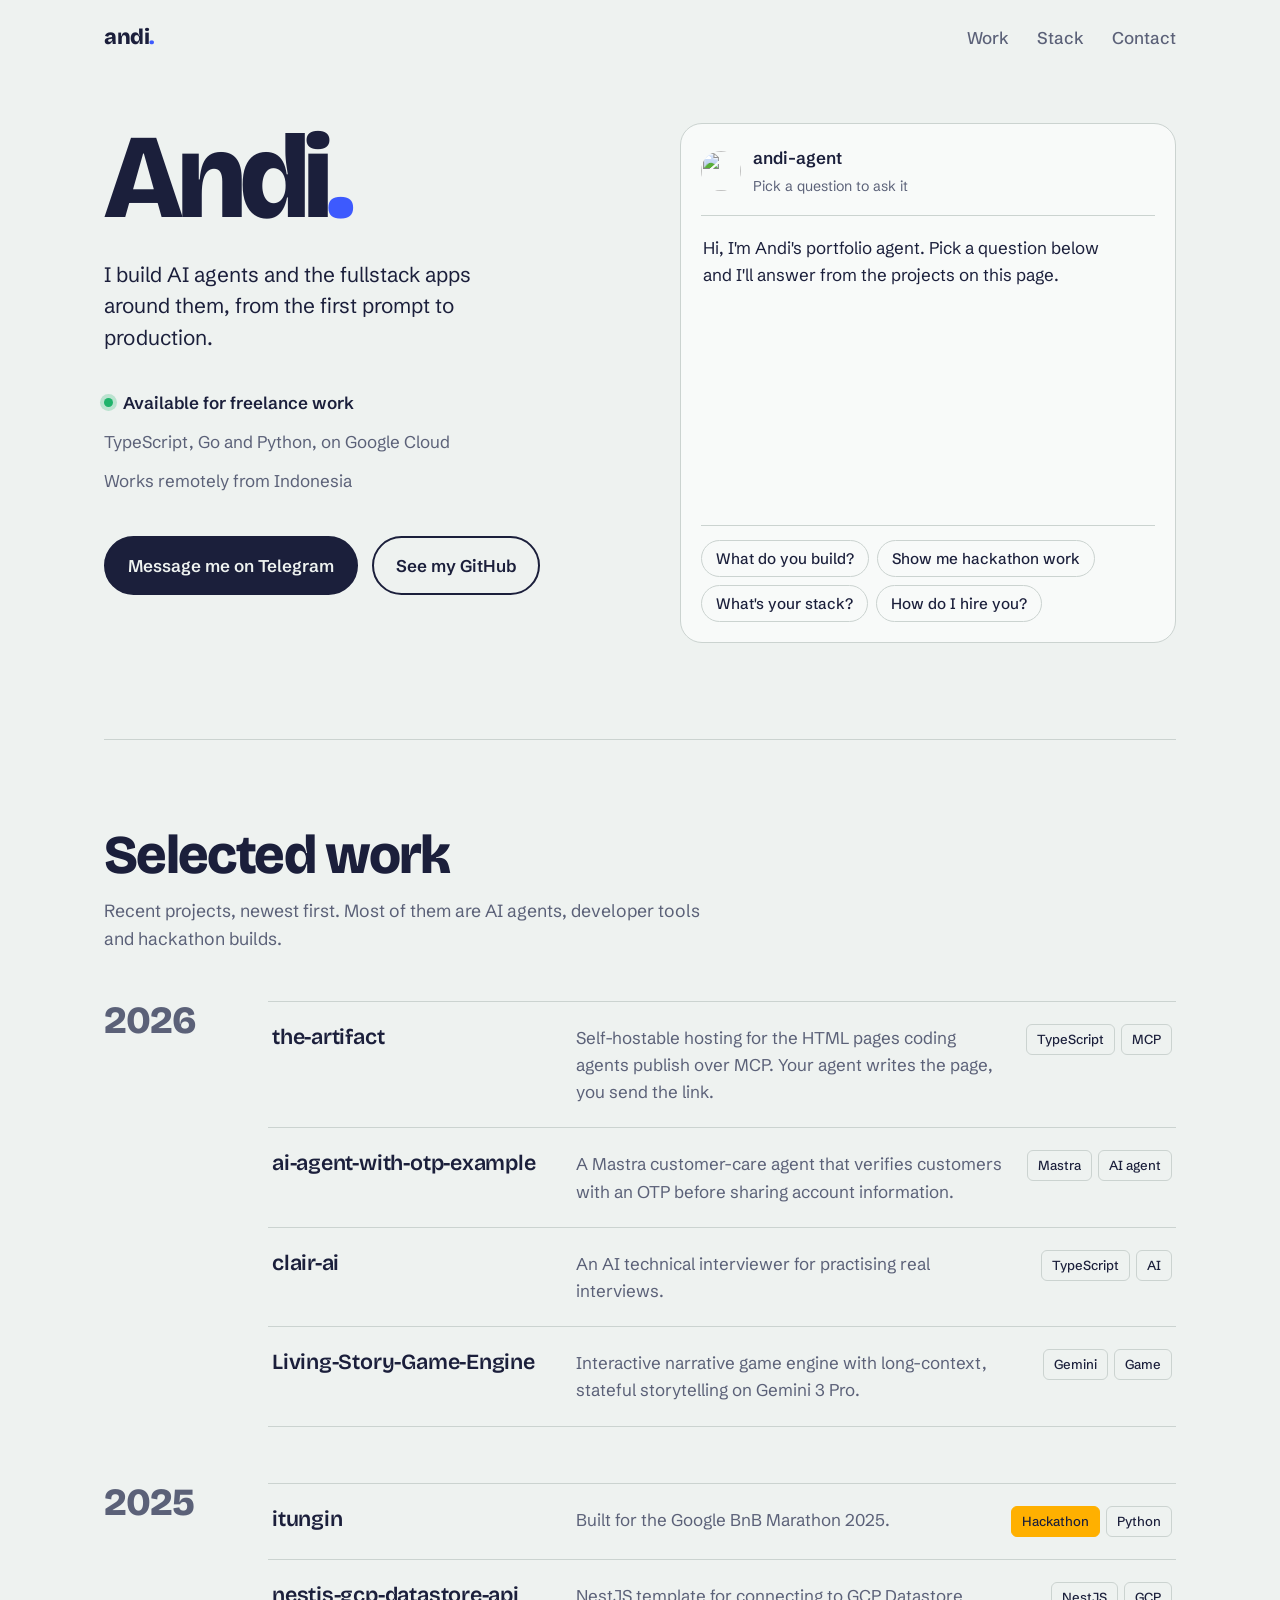
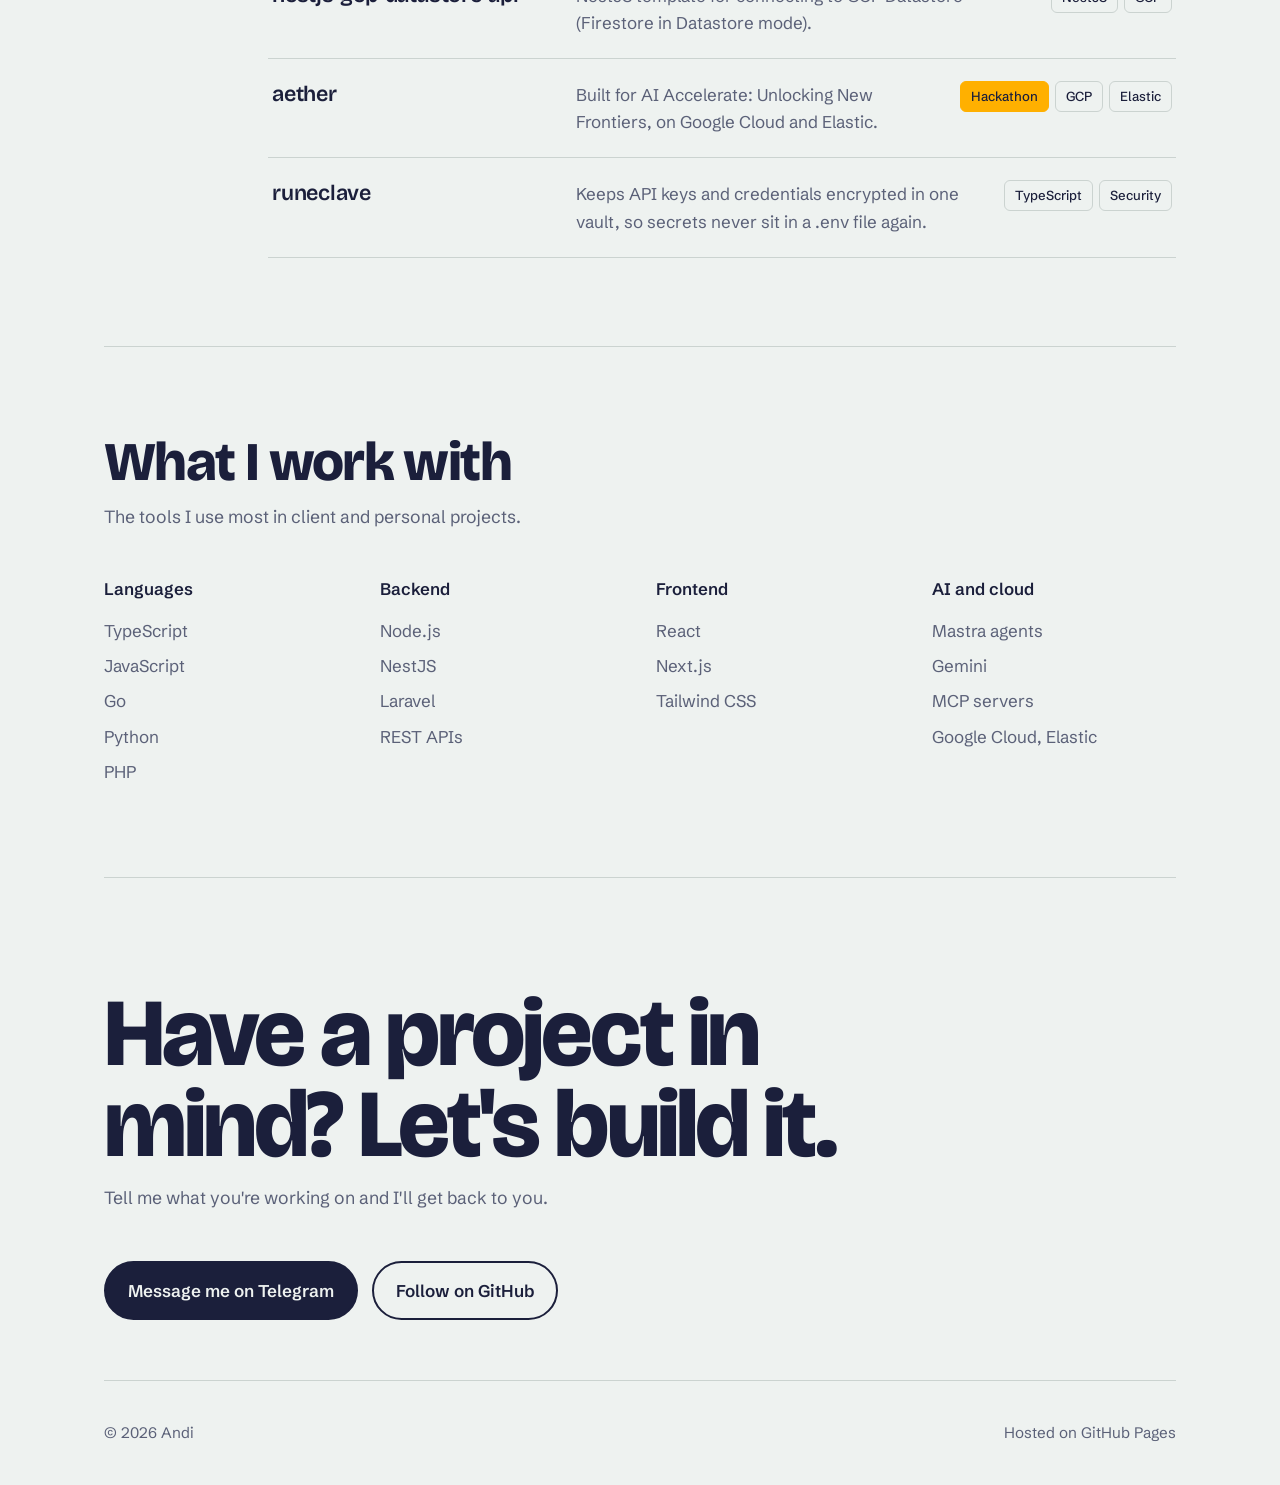
==== index.html @ 32c7e07d "Replace site with new portfolio page; keep 2020 site under /2020 Co-Authored-By: Claude Opus 5.5 (1M" ====
<!doctype html>
<html lang="en">
<head>
<meta charset="utf-8" />
<meta name="viewport" content="width=device-width, initial-scale=1" />
<title>Andi — Fullstack Developer</title>
<meta name="description" content="Andi is a freelance fullstack developer who builds AI agents, LLM-powered apps and cloud backends with TypeScript, Go and Python." />
<meta property="og:title" content="Andi — Fullstack Developer" />
<meta property="og:description" content="Freelance fullstack developer building AI agents that ship." />
<meta property="og:image" content="https://avatars.githubusercontent.com/u/65272853?v=4" />
<link rel="icon" href="data:image/svg+xml,%3Csvg xmlns='http://www.w3.org/2000/svg' viewBox='0 0 64 64'%3E%3Crect width='64' height='64' rx='14' fill='%231B1F3B'/%3E%3Ctext x='32' y='44' font-family='Arial' font-weight='700' font-size='34' text-anchor='middle' fill='%23EEF2F0'%3Ea%3C/text%3E%3Ccircle cx='48' cy='18' r='5' fill='%233D5AFE'/%3E%3C/svg%3E" />
<link rel="preconnect" href="https://fonts.googleapis.com" />
<link rel="preconnect" href="https://fonts.gstatic.com" crossorigin />
<link href="https://fonts.googleapis.com/css2?family=Bricolage+Grotesque:opsz,wght@12..96,400;12..96,600;12..96,800&family=Schibsted+Grotesk:wght@400;500;600&display=swap" rel="stylesheet" />
<style>
  :root {
    --fog: #EEF2F0;
    --paper: #F8FAF9;
    --ink: #1B1F3B;
    --muted: #5B6178;
    --line: #CBD3D0;
    --signal: #3D5AFE;
    --signal-soft: #DDE3FF;
    --marker: #FFB000;
    --display: "Bricolage Grotesque", system-ui, sans-serif;
    --body: "Schibsted Grotesk", system-ui, sans-serif;
  }
  @media (prefers-color-scheme: dark) {
    :root:not([data-theme="light"]) {
      --fog: #13162B;
      --paper: #1A1E38;
      --ink: #E9EDF5;
      --muted: #9AA1BC;
      --line: #2D3356;
      --signal: #7C93FF;
      --signal-soft: #262E5E;
    }
  }
  * { box-sizing: border-box; }
  html { scroll-behavior: smooth; }
  body {
    margin: 0;
    background: var(--fog);
    color: var(--ink);
    font: 400 1.0625rem/1.6 var(--body);
    -webkit-font-smoothing: antialiased;
  }
  a { color: inherit; }
  a:focus-visible, button:focus-visible { outline: 3px solid var(--signal); outline-offset: 3px; border-radius: 6px; }
  .wrap { max-width: 1120px; margin: 0 auto; padding: 0 24px; }

  /* nav */
  nav { display: flex; justify-content: space-between; align-items: center; padding: 24px 0; }
  .mark { font: 800 1.35rem/1 var(--display); text-decoration: none; letter-spacing: -0.02em; }
  .mark span { color: var(--signal); }
  nav ul { list-style: none; display: flex; gap: 28px; margin: 0; padding: 0; }
  nav ul a { text-decoration: none; color: var(--muted); font-weight: 500; }
  nav ul a:hover { color: var(--ink); }

  /* hero */
  .hero { display: grid; grid-template-columns: 1.05fr 1fr; gap: 56px; align-items: start; padding: 48px 0 96px; }
  .hero h1 {
    font: 800 clamp(3.5rem, 10vw, 7.5rem)/0.9 var(--display);
    letter-spacing: -0.045em;
    margin: 0 0 28px;
  }
  .hero h1 .dot { color: var(--signal); }
  .lede { font-size: 1.3rem; line-height: 1.5; max-width: 30ch; margin: 0 0 28px; }
  .facts { list-style: none; padding: 0; margin: 0 0 36px; color: var(--muted); }
  .facts li { padding: 6px 0; }
  .facts strong { color: var(--ink); font-weight: 600; }
  .avail { display: inline-flex; align-items: center; gap: 10px; }
  .avail::before { content: ""; width: 9px; height: 9px; border-radius: 50%; background: #1FB36B; box-shadow: 0 0 0 4px color-mix(in srgb, #1FB36B 25%, transparent); }
  .cta { display: flex; gap: 14px; flex-wrap: wrap; }
  .btn {
    display: inline-block; padding: 14px 22px; border-radius: 999px;
    font-weight: 600; text-decoration: none; border: 2px solid var(--ink);
  }
  .btn.primary { background: var(--ink); color: var(--fog); }
  .btn.primary:hover { background: var(--signal); border-color: var(--signal); color: #fff; }
  .btn.ghost:hover { background: var(--paper); }

  /* agent console */
  .agent {
    background: var(--paper);
    border: 1px solid var(--line);
    border-radius: 22px;
    padding: 20px;
    min-height: 520px;
    display: flex; flex-direction: column;
  }
  .agent header { display: flex; align-items: center; gap: 12px; padding-bottom: 16px; border-bottom: 1px solid var(--line); }
  .agent header img { width: 40px; height: 40px; border-radius: 50%; }
  .agent header b { display: block; font-weight: 600; }
  .agent header small { color: var(--muted); }
  .log { flex: 1; overflow-y: auto; padding: 18px 2px; display: flex; flex-direction: column; gap: 14px; max-height: 440px; }
  .msg { max-width: 92%; }
  .msg.you { align-self: flex-end; background: var(--ink); color: var(--fog); padding: 10px 16px; border-radius: 18px 18px 4px 18px; }
  .msg.bot p { margin: 0 0 8px; }
  .tool {
    display: inline-flex; gap: 8px; align-items: center;
    font: 500 0.85rem/1 var(--body); color: var(--signal);
    background: var(--signal-soft); padding: 7px 12px; border-radius: 8px; margin-bottom: 10px;
  }
  .tool::before { content: ""; width: 7px; height: 7px; border-radius: 2px; background: currentColor; }
  .tool.done::before { border-radius: 50%; }
  .mini { display: grid; gap: 8px; margin-top: 4px; }
  .mini a {
    display: block; text-decoration: none; padding: 10px 14px;
    border: 1px solid var(--line); border-radius: 12px; background: var(--fog);
  }
  .mini a:hover { border-color: var(--signal); }
  .mini a b { font-weight: 600; }
  .mini a span { display: block; color: var(--muted); font-size: 0.92rem; }
  .asks { display: flex; flex-wrap: wrap; gap: 8px; padding-top: 14px; border-top: 1px solid var(--line); }
  .asks button {
    font: 500 0.95rem/1 var(--body); color: var(--ink); cursor: pointer;
    background: transparent; border: 1.5px solid var(--line); border-radius: 999px; padding: 10px 14px;
  }
  .asks button:hover:not(:disabled) { border-color: var(--ink); }
  .asks button:disabled { opacity: 0.45; cursor: default; }
  .caret { display: inline-block; width: 8px; height: 1.1em; background: var(--signal); vertical-align: -3px; animation: blink 1s steps(1) infinite; }
  @keyframes blink { 50% { opacity: 0; } }

  /* sections */
  section.block { padding: 88px 0; border-top: 1px solid var(--line); }
  h2 { font: 800 clamp(2.2rem, 5vw, 3.4rem)/1 var(--display); letter-spacing: -0.03em; margin: 0 0 14px; }
  .sub { color: var(--muted); max-width: 56ch; margin: 0 0 48px; font-size: 1.1rem; }

  /* timeline */
  .years { display: grid; gap: 56px; }
  .year { display: grid; grid-template-columns: 140px 1fr; gap: 24px; }
  .year h3 { font: 800 2.4rem/1 var(--display); margin: 0; color: var(--muted); letter-spacing: -0.03em; position: sticky; top: 24px; align-self: start; }
  .proj { list-style: none; margin: 0; padding: 0; }
  .proj li { border-bottom: 1px solid var(--line); }
  .proj li:first-child { border-top: 1px solid var(--line); }
  .proj a {
    display: grid; grid-template-columns: minmax(180px, 280px) 1fr auto; gap: 24px; align-items: baseline;
    padding: 22px 4px; text-decoration: none;
  }
  .proj a:hover .name { color: var(--signal); }
  .name { font: 600 1.35rem/1.2 var(--display); letter-spacing: -0.01em; overflow-wrap: anywhere; }
  .desc { color: var(--muted); max-width: 60ch; }
  .tags { display: flex; gap: 6px; flex-wrap: wrap; justify-content: flex-end; }
  .tag { font-size: 0.82rem; font-weight: 500; padding: 4px 10px; border-radius: 6px; border: 1px solid var(--line); white-space: nowrap; }
  .tag.hack { background: var(--marker); border-color: var(--marker); color: #1B1F3B; }

  /* stack */
  .stack { display: grid; grid-template-columns: repeat(4, 1fr); gap: 32px; }
  .stack h3 { font: 600 1.05rem/1.3 var(--body); margin: 0 0 12px; }
  .stack ul { list-style: none; margin: 0; padding: 0; color: var(--muted); }
  .stack li { padding: 4px 0; }

  /* contact */
  .contact { padding: 110px 0 60px; border-top: 1px solid var(--line); }
  .contact h2 { font-size: clamp(2.8rem, 8vw, 6rem); line-height: 0.95; max-width: 14ch; }
  .contact .cta { margin-top: 36px; }
  footer { display: flex; justify-content: space-between; flex-wrap: wrap; gap: 12px; padding: 40px 0; color: var(--muted); font-size: 0.95rem; border-top: 1px solid var(--line); }

  @media (max-width: 900px) {
    .hero { grid-template-columns: 1fr; gap: 40px; padding-top: 24px; }
    .agent { min-height: 460px; }
    .stack { grid-template-columns: repeat(2, 1fr); }
    .year { grid-template-columns: 1fr; gap: 12px; }
    .year h3 { position: static; }
    .proj a { grid-template-columns: 1fr; gap: 6px; }
    .tags { justify-content: flex-start; margin-top: 6px; }
  }
  @media (max-width: 560px) {
    .wrap { padding: 0 16px; }
    nav ul { gap: 16px; font-size: 0.95rem; }
    .lede { font-size: 1.15rem; }
  }
  @media (prefers-reduced-motion: reduce) {
    html { scroll-behavior: auto; }
    .caret { animation: none; }
  }
</style>
</head>
<body>
<div class="wrap">
  <nav aria-label="Main">
    <a class="mark" href="#top">andi<span>.</span></a>
    <ul>
      <li><a href="#work">Work</a></li>
      <li><a href="#stack">Stack</a></li>
      <li><a href="#contact">Contact</a></li>
    </ul>
  </nav>

  <main id="top">
    <div class="hero">
      <div>
        <h1>Andi<span class="dot">.</span></h1>
        <p class="lede">I build AI agents and the fullstack apps around them, from the first prompt to production.</p>
        <ul class="facts">
          <li><span class="avail"><strong>Available for freelance work</strong></span></li>
          <li>TypeScript, Go and Python, on Google Cloud</li>
          <li>Works remotely from Indonesia</li>
        </ul>
        <div class="cta">
          <a class="btn primary" href="https://t.me/andidev30">Message me on Telegram</a>
          <a class="btn ghost" href="https://github.com/andidev30">See my GitHub</a>
        </div>
      </div>

      <div class="agent" aria-label="Ask my portfolio agent">
        <header>
          <img src="https://avatars.githubusercontent.com/u/65272853?v=4" alt="" width="40" height="40" />
          <div><b>andi-agent</b><small>Pick a question to ask it</small></div>
        </header>
        <div class="log" id="log" aria-live="polite"></div>
        <div class="asks" id="asks">
          <button data-q="build">What do you build?</button>
          <button data-q="hack">Show me hackathon work</button>
          <button data-q="stack">What's your stack?</button>
          <button data-q="hire">How do I hire you?</button>
        </div>
      </div>
    </div>

    <section class="block" id="work">
      <h2>Selected work</h2>
      <p class="sub">Recent projects, newest first. Most of them are AI agents, developer tools and hackathon builds.</p>
      <div class="years" id="years"></div>
    </section>

    <section class="block" id="stack">
      <h2>What I work with</h2>
      <p class="sub">The tools I use most in client and personal projects.</p>
      <div class="stack">
        <div><h3>Languages</h3><ul><li>TypeScript</li><li>JavaScript</li><li>Go</li><li>Python</li><li>PHP</li></ul></div>
        <div><h3>Backend</h3><ul><li>Node.js</li><li>NestJS</li><li>Laravel</li><li>REST APIs</li></ul></div>
        <div><h3>Frontend</h3><ul><li>React</li><li>Next.js</li><li>Tailwind CSS</li></ul></div>
        <div><h3>AI and cloud</h3><ul><li>Mastra agents</li><li>Gemini</li><li>MCP servers</li><li>Google Cloud, Elastic</li></ul></div>
      </div>
    </section>

    <section class="contact" id="contact">
      <h2>Have a project in mind? Let's build it.</h2>
      <p class="sub">Tell me what you're working on and I'll get back to you.</p>
      <div class="cta">
        <a class="btn primary" href="https://t.me/andidev30">Message me on Telegram</a>
        <a class="btn ghost" href="https://github.com/andidev30">Follow on GitHub</a>
      </div>
    </section>
  </main>

  <footer>
    <span>© <span id="yr">2026</span> Andi</span>
    <span>Hosted on GitHub Pages</span>
  </footer>
</div>

<script>
const GH = "https://github.com/andidev30/";
const projects = [
  { y: 2026, n: "the-artifact", d: "Self-hostable hosting for the HTML pages coding agents publish over MCP. Your agent writes the page, you send the link.", t: ["TypeScript", "MCP"] },
  { y: 2026, n: "ai-agent-with-otp-example", d: "A Mastra customer-care agent that verifies customers with an OTP before sharing account information.", t: ["Mastra", "AI agent"] },
  { y: 2026, n: "clair-ai", d: "An AI technical interviewer for practising real interviews.", t: ["TypeScript", "AI"] },
  { y: 2026, n: "Living-Story-Game-Engine", d: "Interactive narrative game engine with long-context, stateful storytelling on Gemini 3 Pro.", t: ["Gemini", "Game"] },
  { y: 2025, n: "itungin", d: "Built for the Google BnB Marathon 2025.", t: ["Python"], hack: true },
  { y: 2025, n: "nestjs-gcp-datastore-api", d: "NestJS template for connecting to GCP Datastore (Firestore in Datastore mode).", t: ["NestJS", "GCP"] },
  { y: 2025, n: "aether", d: "Built for AI Accelerate: Unlocking New Frontiers, on Google Cloud and Elastic.", t: ["GCP", "Elastic"], hack: true },
  { y: 2025, n: "runeclave", d: "Keeps API keys and credentials encrypted in one vault, so secrets never sit in a .env file again.", t: ["TypeScript", "Security"] },
];

// timeline
const years = document.getElementById("years");
[...new Set(projects.map(p => p.y))].forEach(y => {
  const el = document.createElement("div");
  el.className = "year";
  el.innerHTML = `<h3>${y}</h3><ul class="proj">${projects.filter(p => p.y === y).map(p => `
    <li><a href="${GH + p.n}">
      <span class="name">${p.n}</span>
      <span class="desc">${p.d}</span>
      <span class="tags">${p.hack ? '<span class="tag hack">Hackathon</span>' : ""}${p.t.map(t => `<span class="tag">${t}</span>`).join("")}</span>
    </a></li>`).join("")}</ul>`;
  years.appendChild(el);
});
document.getElementById("yr").textContent = new Date().getFullYear();

// agent console
const log = document.getElementById("log");
const asks = document.getElementById("asks");
const reduce = matchMedia("(prefers-reduced-motion: reduce)").matches;
const wait = ms => new Promise(r => setTimeout(r, reduce ? 0 : ms));
const mini = list => `<div class="mini">${list.map(p => `<a href="${GH + p.n}"><b>${p.n}</b><span>${p.d}</span></a>`).join("")}</div>`;
const pick = names => names.map(n => projects.find(p => p.n === n));

const answers = {
  build: {
    q: "What do you build?",
    tool: 'search_repos("ai agents")',
    text: "Mostly AI agents and the apps around them: backends, dashboards and the tooling that gets them to production. A few recent ones:",
    extra: () => mini(pick(["the-artifact", "ai-agent-with-otp-example", "clair-ai"])),
  },
  hack: {
    q: "Show me hackathon work",
    tool: 'search_repos("hackathon")',
    text: "I use hackathons to try new things fast. Two builds from 2025:",
    extra: () => mini(pick(["aether", "itungin"])),
  },
  stack: {
    q: "What's your stack?",
    tool: 'read_profile("stack")',
    text: "TypeScript with Node.js and NestJS on the backend, React and Next.js on the front, Go and Python where they fit. For AI work I use Mastra, Gemini and MCP, deployed on Google Cloud.",
  },
  hire: {
    q: "How do I hire you?",
    tool: "get_contact()",
    text: 'Send a message on <a href="https://t.me/andidev30">Telegram (@andidev30)</a> with a few lines about your project.',
  },
};

function add(cls, html) {
  const el = document.createElement("div");
  el.className = "msg " + cls;
  el.innerHTML = html;
  log.appendChild(el);
  log.scrollTop = log.scrollHeight;
  return el;
}

async function typeInto(el, html) {
  if (reduce) { el.innerHTML = html; return; }
  const tmp = document.createElement("div");
  tmp.innerHTML = html;
  const plain = tmp.textContent;
  for (let i = 1; i <= plain.length; i += 2) {
    el.textContent = plain.slice(0, i);
    el.insertAdjacentHTML("beforeend", '<span class="caret"></span>');
    log.scrollTop = log.scrollHeight;
    await wait(14);
  }
  el.innerHTML = html;
}

let busy = false;
async function ask(key) {
  if (busy) return;
  busy = true;
  asks.querySelectorAll("button").forEach(b => b.disabled = true);
  const a = answers[key];
  add("you", a.q);
  await wait(350);
  const bot = add("bot", `<div class="tool">${a.tool}</div>`);
  await wait(700);
  bot.querySelector(".tool").classList.add("done");
  const p = document.createElement("p");
  bot.appendChild(p);
  await typeInto(p, a.text);
  if (a.extra) { bot.insertAdjacentHTML("beforeend", a.extra()); log.scrollTop = log.scrollHeight; }
  asks.querySelectorAll("button").forEach(b => b.disabled = false);
  busy = false;
}

asks.addEventListener("click", e => { const b = e.target.closest("button"); if (b) ask(b.dataset.q); });

// greeting
(async () => {
  busy = true;
  asks.querySelectorAll("button").forEach(b => b.disabled = true);
  const bot = add("bot", "<p></p>");
  await typeInto(bot.querySelector("p"), "Hi, I'm Andi's portfolio agent. Pick a question below and I'll answer from the projects on this page.");
  asks.querySelectorAll("button").forEach(b => b.disabled = false);
  busy = false;
})();
</script>
</body>
</html>
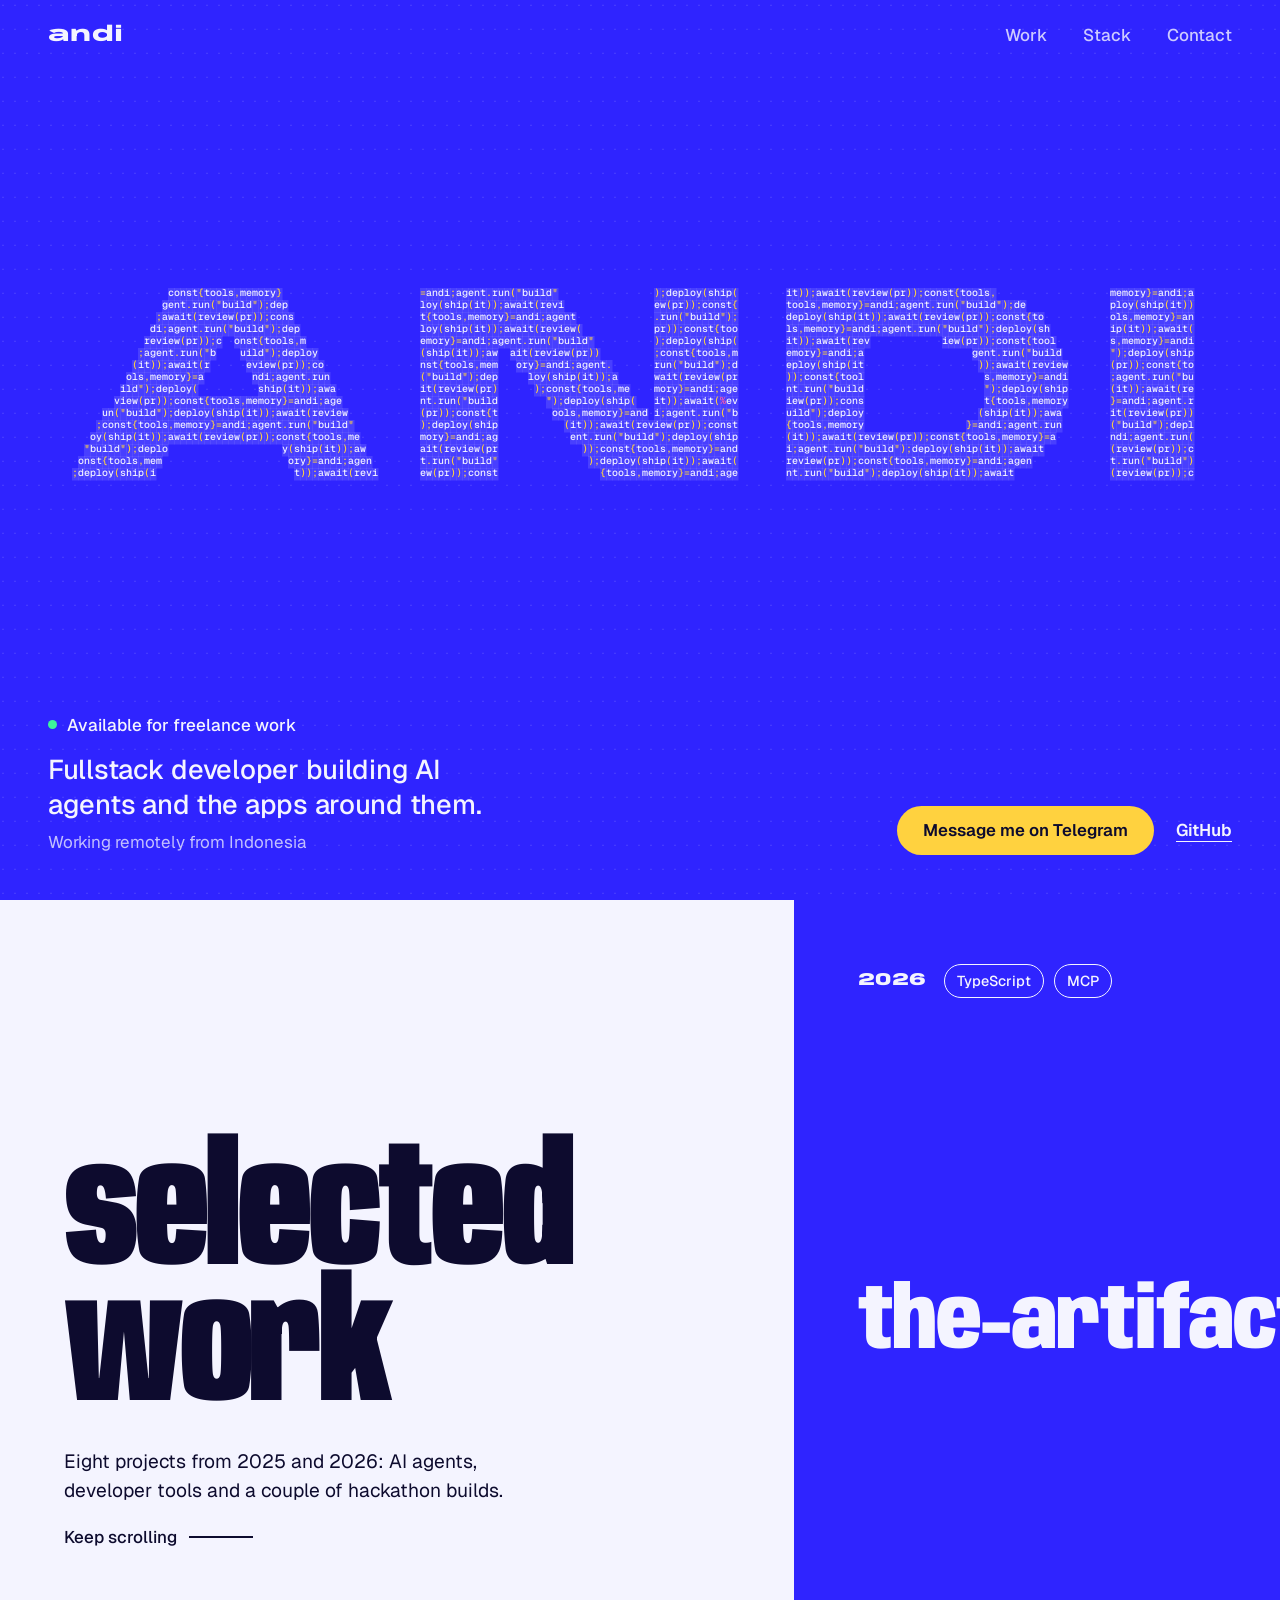
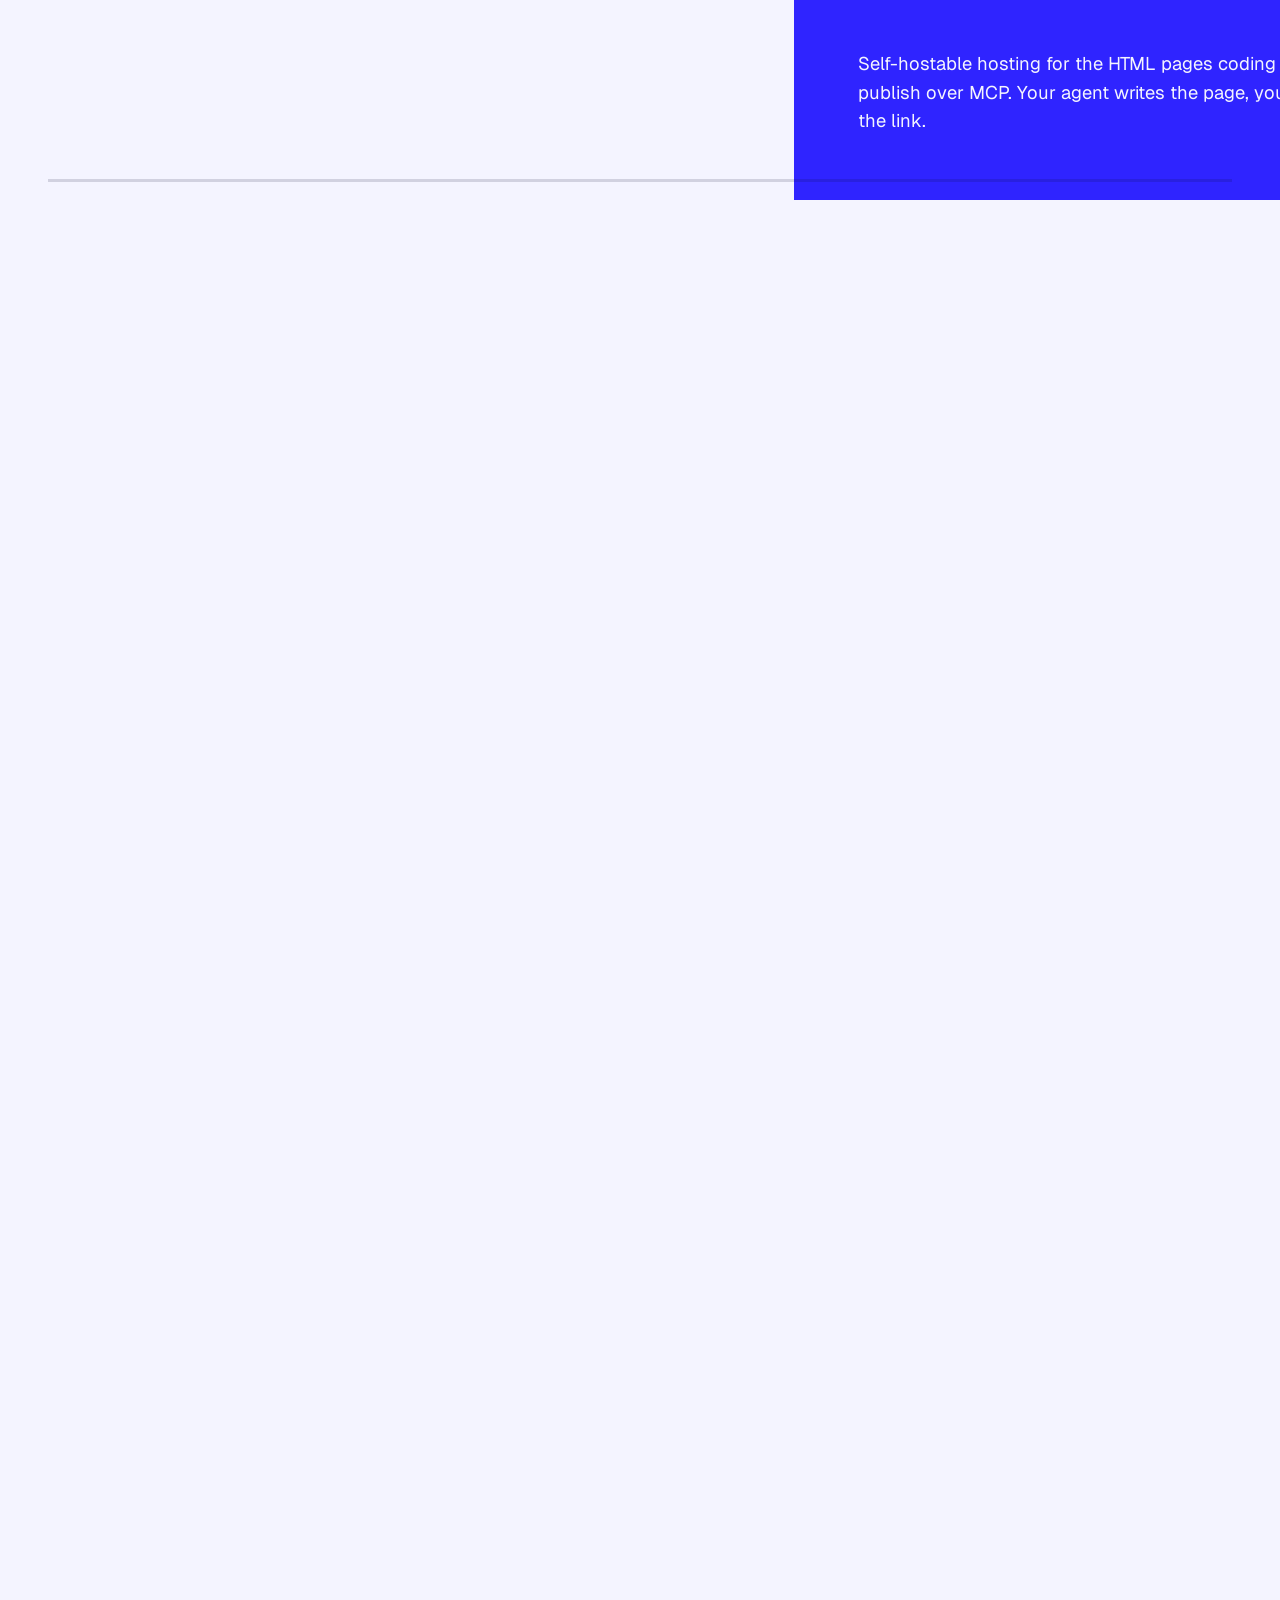
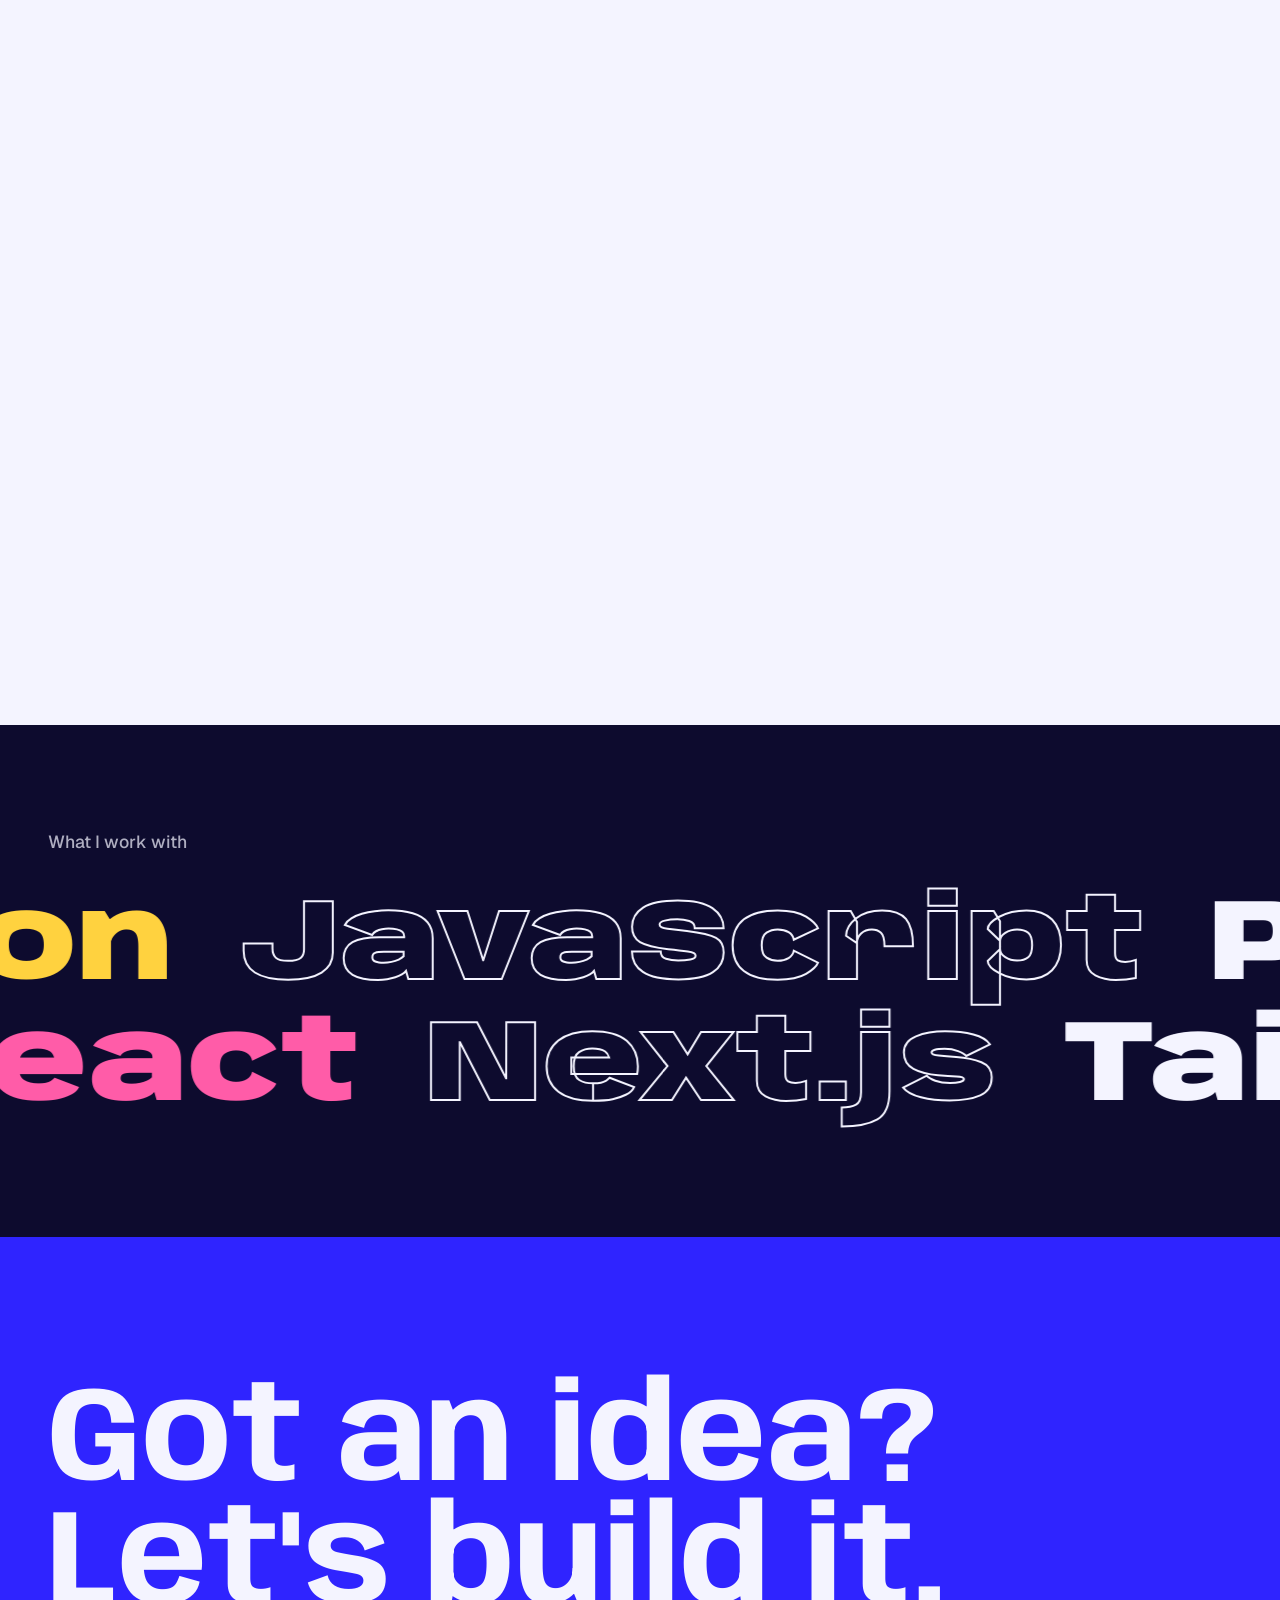
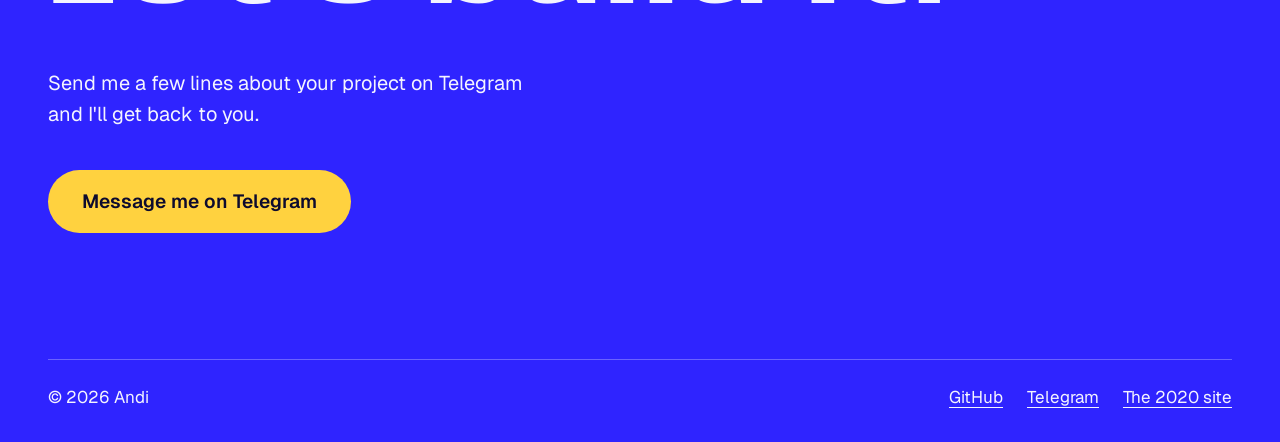
==== commit 4a01e669: "Redesign site: code-built name hero, horizontal work track, kinetic type Co-Authored-By: Claude Opus" ====
--- a/index.html
+++ b/index.html
@@ -5,367 +5,476 @@
 <meta name="viewport" content="width=device-width, initial-scale=1" />
 <title>Andi — Fullstack Developer</title>
 <meta name="description" content="Andi is a freelance fullstack developer who builds AI agents, LLM-powered apps and cloud backends with TypeScript, Go and Python." />
+<meta name="theme-color" content="#2F24FF" />
 <meta property="og:title" content="Andi — Fullstack Developer" />
-<meta property="og:description" content="Freelance fullstack developer building AI agents that ship." />
+<meta property="og:description" content="Freelance fullstack developer building AI agents and the apps around them." />
 <meta property="og:image" content="https://avatars.githubusercontent.com/u/65272853?v=4" />
-<link rel="icon" href="data:image/svg+xml,%3Csvg xmlns='http://www.w3.org/2000/svg' viewBox='0 0 64 64'%3E%3Crect width='64' height='64' rx='14' fill='%231B1F3B'/%3E%3Ctext x='32' y='44' font-family='Arial' font-weight='700' font-size='34' text-anchor='middle' fill='%23EEF2F0'%3Ea%3C/text%3E%3Ccircle cx='48' cy='18' r='5' fill='%233D5AFE'/%3E%3C/svg%3E" />
+<link rel="icon" href="data:image/svg+xml,%3Csvg xmlns='http://www.w3.org/2000/svg' viewBox='0 0 64 64'%3E%3Crect width='64' height='64' rx='14' fill='%232F24FF'/%3E%3Ctext x='32' y='45' font-family='Arial Black,Arial' font-weight='900' font-size='36' text-anchor='middle' fill='%23F4F4FF'%3EA%3C/text%3E%3Ccircle cx='50' cy='14' r='5' fill='%23FFD23F'/%3E%3C/svg%3E" />
 <link rel="preconnect" href="https://fonts.googleapis.com" />
 <link rel="preconnect" href="https://fonts.gstatic.com" crossorigin />
-<link href="https://fonts.googleapis.com/css2?family=Bricolage+Grotesque:opsz,wght@12..96,400;12..96,600;12..96,800&family=Schibsted+Grotesk:wght@400;500;600&display=swap" rel="stylesheet" />
+<link href="https://fonts.googleapis.com/css2?family=Anybody:wdth,wght@50..150,100..900&family=Geist:wght@400;500;600&family=Geist+Mono:wght@500&display=swap" rel="stylesheet" />
 <style>
   :root {
-    --fog: #EEF2F0;
-    --paper: #F8FAF9;
-    --ink: #1B1F3B;
-    --muted: #5B6178;
-    --line: #CBD3D0;
-    --signal: #3D5AFE;
-    --signal-soft: #DDE3FF;
-    --marker: #FFB000;
-    --display: "Bricolage Grotesque", system-ui, sans-serif;
-    --body: "Schibsted Grotesk", system-ui, sans-serif;
+    --ultra: #2F24FF;
+    --paper: #F4F4FF;
+    --ink: #0D0B2E;
+    --pink: #FF5CA8;
+    --sun: #FFD23F;
+    --bg: var(--paper);
+    --fg: var(--ink);
+    --display: "Anybody", "Arial Black", sans-serif;
+    --body: "Geist", system-ui, sans-serif;
+    --mono: "Geist Mono", ui-monospace, monospace;
   }
   @media (prefers-color-scheme: dark) {
-    :root:not([data-theme="light"]) {
-      --fog: #13162B;
-      --paper: #1A1E38;
-      --ink: #E9EDF5;
-      --muted: #9AA1BC;
-      --line: #2D3356;
-      --signal: #7C93FF;
-      --signal-soft: #262E5E;
-    }
+    :root:not([data-theme="light"]) { --bg: var(--ink); --fg: var(--paper); }
   }
   * { box-sizing: border-box; }
-  html { scroll-behavior: smooth; }
-  body {
-    margin: 0;
-    background: var(--fog);
-    color: var(--ink);
-    font: 400 1.0625rem/1.6 var(--body);
-    -webkit-font-smoothing: antialiased;
-  }
+  html { -webkit-text-size-adjust: 100%; }
+  body { margin: 0; background: var(--bg); color: var(--fg); font: 400 1.0625rem/1.55 var(--body); -webkit-font-smoothing: antialiased; overflow-x: clip; }
   a { color: inherit; }
-  a:focus-visible, button:focus-visible { outline: 3px solid var(--signal); outline-offset: 3px; border-radius: 6px; }
-  .wrap { max-width: 1120px; margin: 0 auto; padding: 0 24px; }
-
-  /* nav */
-  nav { display: flex; justify-content: space-between; align-items: center; padding: 24px 0; }
-  .mark { font: 800 1.35rem/1 var(--display); text-decoration: none; letter-spacing: -0.02em; }
-  .mark span { color: var(--signal); }
-  nav ul { list-style: none; display: flex; gap: 28px; margin: 0; padding: 0; }
-  nav ul a { text-decoration: none; color: var(--muted); font-weight: 500; }
-  nav ul a:hover { color: var(--ink); }
-
-  /* hero */
-  .hero { display: grid; grid-template-columns: 1.05fr 1fr; gap: 56px; align-items: start; padding: 48px 0 96px; }
-  .hero h1 {
-    font: 800 clamp(3.5rem, 10vw, 7.5rem)/0.9 var(--display);
-    letter-spacing: -0.045em;
-    margin: 0 0 28px;
-  }
-  .hero h1 .dot { color: var(--signal); }
-  .lede { font-size: 1.3rem; line-height: 1.5; max-width: 30ch; margin: 0 0 28px; }
-  .facts { list-style: none; padding: 0; margin: 0 0 36px; color: var(--muted); }
-  .facts li { padding: 6px 0; }
-  .facts strong { color: var(--ink); font-weight: 600; }
-  .avail { display: inline-flex; align-items: center; gap: 10px; }
-  .avail::before { content: ""; width: 9px; height: 9px; border-radius: 50%; background: #1FB36B; box-shadow: 0 0 0 4px color-mix(in srgb, #1FB36B 25%, transparent); }
-  .cta { display: flex; gap: 14px; flex-wrap: wrap; }
+  :focus-visible { outline: 3px solid var(--sun); outline-offset: 4px; border-radius: 4px; }
+  .sr { position: absolute; width: 1px; height: 1px; overflow: hidden; clip: rect(0 0 0 0); white-space: nowrap; }
+
   .btn {
-    display: inline-block; padding: 14px 22px; border-radius: 999px;
-    font-weight: 600; text-decoration: none; border: 2px solid var(--ink);
-  }
-  .btn.primary { background: var(--ink); color: var(--fog); }
-  .btn.primary:hover { background: var(--signal); border-color: var(--signal); color: #fff; }
-  .btn.ghost:hover { background: var(--paper); }
-
-  /* agent console */
-  .agent {
-    background: var(--paper);
-    border: 1px solid var(--line);
-    border-radius: 22px;
-    padding: 20px;
-    min-height: 520px;
-    display: flex; flex-direction: column;
-  }
-  .agent header { display: flex; align-items: center; gap: 12px; padding-bottom: 16px; border-bottom: 1px solid var(--line); }
-  .agent header img { width: 40px; height: 40px; border-radius: 50%; }
-  .agent header b { display: block; font-weight: 600; }
-  .agent header small { color: var(--muted); }
-  .log { flex: 1; overflow-y: auto; padding: 18px 2px; display: flex; flex-direction: column; gap: 14px; max-height: 440px; }
-  .msg { max-width: 92%; }
-  .msg.you { align-self: flex-end; background: var(--ink); color: var(--fog); padding: 10px 16px; border-radius: 18px 18px 4px 18px; }
-  .msg.bot p { margin: 0 0 8px; }
-  .tool {
-    display: inline-flex; gap: 8px; align-items: center;
-    font: 500 0.85rem/1 var(--body); color: var(--signal);
-    background: var(--signal-soft); padding: 7px 12px; border-radius: 8px; margin-bottom: 10px;
-  }
-  .tool::before { content: ""; width: 7px; height: 7px; border-radius: 2px; background: currentColor; }
-  .tool.done::before { border-radius: 50%; }
-  .mini { display: grid; gap: 8px; margin-top: 4px; }
-  .mini a {
-    display: block; text-decoration: none; padding: 10px 14px;
-    border: 1px solid var(--line); border-radius: 12px; background: var(--fog);
-  }
-  .mini a:hover { border-color: var(--signal); }
-  .mini a b { font-weight: 600; }
-  .mini a span { display: block; color: var(--muted); font-size: 0.92rem; }
-  .asks { display: flex; flex-wrap: wrap; gap: 8px; padding-top: 14px; border-top: 1px solid var(--line); }
-  .asks button {
-    font: 500 0.95rem/1 var(--body); color: var(--ink); cursor: pointer;
-    background: transparent; border: 1.5px solid var(--line); border-radius: 999px; padding: 10px 14px;
-  }
-  .asks button:hover:not(:disabled) { border-color: var(--ink); }
-  .asks button:disabled { opacity: 0.45; cursor: default; }
-  .caret { display: inline-block; width: 8px; height: 1.1em; background: var(--signal); vertical-align: -3px; animation: blink 1s steps(1) infinite; }
-  @keyframes blink { 50% { opacity: 0; } }
-
-  /* sections */
-  section.block { padding: 88px 0; border-top: 1px solid var(--line); }
-  h2 { font: 800 clamp(2.2rem, 5vw, 3.4rem)/1 var(--display); letter-spacing: -0.03em; margin: 0 0 14px; }
-  .sub { color: var(--muted); max-width: 56ch; margin: 0 0 48px; font-size: 1.1rem; }
-
-  /* timeline */
-  .years { display: grid; gap: 56px; }
-  .year { display: grid; grid-template-columns: 140px 1fr; gap: 24px; }
-  .year h3 { font: 800 2.4rem/1 var(--display); margin: 0; color: var(--muted); letter-spacing: -0.03em; position: sticky; top: 24px; align-self: start; }
-  .proj { list-style: none; margin: 0; padding: 0; }
-  .proj li { border-bottom: 1px solid var(--line); }
-  .proj li:first-child { border-top: 1px solid var(--line); }
-  .proj a {
-    display: grid; grid-template-columns: minmax(180px, 280px) 1fr auto; gap: 24px; align-items: baseline;
-    padding: 22px 4px; text-decoration: none;
-  }
-  .proj a:hover .name { color: var(--signal); }
-  .name { font: 600 1.35rem/1.2 var(--display); letter-spacing: -0.01em; overflow-wrap: anywhere; }
-  .desc { color: var(--muted); max-width: 60ch; }
-  .tags { display: flex; gap: 6px; flex-wrap: wrap; justify-content: flex-end; }
-  .tag { font-size: 0.82rem; font-weight: 500; padding: 4px 10px; border-radius: 6px; border: 1px solid var(--line); white-space: nowrap; }
-  .tag.hack { background: var(--marker); border-color: var(--marker); color: #1B1F3B; }
-
-  /* stack */
-  .stack { display: grid; grid-template-columns: repeat(4, 1fr); gap: 32px; }
-  .stack h3 { font: 600 1.05rem/1.3 var(--body); margin: 0 0 12px; }
-  .stack ul { list-style: none; margin: 0; padding: 0; color: var(--muted); }
-  .stack li { padding: 4px 0; }
-
-  /* contact */
-  .contact { padding: 110px 0 60px; border-top: 1px solid var(--line); }
-  .contact h2 { font-size: clamp(2.8rem, 8vw, 6rem); line-height: 0.95; max-width: 14ch; }
-  .contact .cta { margin-top: 36px; }
-  footer { display: flex; justify-content: space-between; flex-wrap: wrap; gap: 12px; padding: 40px 0; color: var(--muted); font-size: 0.95rem; border-top: 1px solid var(--line); }
-
-  @media (max-width: 900px) {
-    .hero { grid-template-columns: 1fr; gap: 40px; padding-top: 24px; }
-    .agent { min-height: 460px; }
-    .stack { grid-template-columns: repeat(2, 1fr); }
-    .year { grid-template-columns: 1fr; gap: 12px; }
-    .year h3 { position: static; }
-    .proj a { grid-template-columns: 1fr; gap: 6px; }
-    .tags { justify-content: flex-start; margin-top: 6px; }
-  }
-  @media (max-width: 560px) {
-    .wrap { padding: 0 16px; }
-    nav ul { gap: 16px; font-size: 0.95rem; }
-    .lede { font-size: 1.15rem; }
+    display: inline-flex; align-items: center; gap: 10px;
+    padding: 16px 26px; border-radius: 999px; text-decoration: none;
+    font: 600 1.05rem/1 var(--body); background: var(--sun); color: var(--ink);
+    transition: background .2s, color .2s;
+  }
+  .btn:hover { background: var(--paper); }
+
+  /* ---------- hero ---------- */
+  .hero { position: relative; height: 100svh; min-height: 560px; background: var(--ultra); color: var(--paper); overflow: hidden; }
+  #field { position: absolute; inset: 0; width: 100%; height: 100%; display: block; }
+  .nav { position: absolute; top: 0; left: 0; right: 0; display: flex; justify-content: space-between; align-items: center; padding: 22px clamp(16px, 4vw, 48px); z-index: 2; }
+  .mark { font: 800 1.3rem/1 var(--display); font-variation-settings: "wdth" 150; text-decoration: none; }
+  .nav ul { display: flex; gap: clamp(16px, 3vw, 36px); list-style: none; margin: 0; padding: 0; }
+  .nav ul a { text-decoration: none; font-weight: 500; opacity: .8; }
+  .nav ul a:hover { opacity: 1; }
+  .hero-foot {
+    position: absolute; left: 0; right: 0; bottom: 0; z-index: 2;
+    display: flex; justify-content: space-between; align-items: flex-end; gap: 24px; flex-wrap: wrap;
+    padding: 0 clamp(16px, 4vw, 48px) clamp(24px, 5vh, 48px);
+    pointer-events: none;
+  }
+  .hero-foot > * { pointer-events: auto; }
+  .status { display: inline-flex; align-items: center; gap: 10px; margin: 0 0 14px; font-weight: 500; }
+  .status i { width: 9px; height: 9px; border-radius: 50%; background: #3DF59A; box-shadow: 0 0 0 0 #3DF59A; animation: ping 2.4s infinite; }
+  @keyframes ping { 0% { box-shadow: 0 0 0 0 rgba(61,245,154,.6); } 80%,100% { box-shadow: 0 0 0 10px rgba(61,245,154,0); } }
+  .lede { font: 500 clamp(1.25rem, 2.2vw, 1.7rem)/1.3 var(--body); max-width: 26ch; margin: 0 0 6px; letter-spacing: -0.01em; }
+  .where { margin: 0; opacity: .75; }
+  .hero-cta { display: flex; align-items: center; gap: 22px; }
+  .hero-cta .plain { font-weight: 600; text-underline-offset: 5px; }
+
+  /* ---------- work ---------- */
+  .work { position: relative; }
+  .pin { position: relative; }
+  .work.h .pin { position: sticky; top: 0; height: 100vh; overflow: hidden; }
+  .work.h .track { display: flex; height: 100%; will-change: transform; }
+  .panel {
+    position: relative; overflow: hidden;
+    display: grid; grid-template-rows: auto 1fr auto; gap: 24px;
+    padding: clamp(24px, 5vw, 64px); min-height: 88svh;
+    background: var(--c-bg); color: var(--c-fg);
+  }
+  .work.h .panel { flex: 0 0 min(88vw, 1320px); height: 100%; min-height: 0; }
+  .work.h .panel.intro { flex-basis: min(62vw, 900px); }
+  .panel.intro { --c-bg: var(--bg); --c-fg: var(--fg); align-content: center; grid-template-rows: auto auto; }
+  .intro h2 { font: 900 clamp(4rem, 13vw, 12rem)/.82 var(--display); font-variation-settings: "wdth" 60; letter-spacing: -0.02em; margin: 0; text-transform: lowercase; }
+  .intro p { max-width: 34ch; font-size: 1.2rem; margin: 0; }
+  .hint { display: inline-flex; align-items: center; gap: 12px; margin-top: 18px; font-weight: 500; }
+  .hint::after { content: ""; width: 64px; height: 2px; background: currentColor; transform-origin: left; animation: stretch 1.6s ease-in-out infinite; }
+  @keyframes stretch { 0% { transform: scaleX(.15); } 50% { transform: scaleX(1); } 100% { transform: scaleX(.15); } }
+  .meta { display: flex; gap: 10px; flex-wrap: wrap; align-items: center; font-weight: 500; }
+  .meta .yr { font: 800 1.1rem/1 var(--display); font-variation-settings: "wdth" 150; margin-right: 8px; }
+  .meta .tg { border: 1.5px solid currentColor; border-radius: 999px; padding: 5px 12px; font-size: .9rem; }
+  .pname {
+    align-self: center; margin: 0;
+    font: 850 min(22vh, calc(76vw / (var(--len) * .95)))/.9 var(--display);
+    font-variation-settings: "wdth" 150;
+    letter-spacing: -0.01em;
+  }
+  .pname span { display: block; }
+  .pfoot { display: flex; justify-content: space-between; align-items: flex-end; gap: 24px; flex-wrap: wrap; }
+  .pfoot p { max-width: 42ch; margin: 0; font-size: 1.15rem; }
+  .pfoot a { font-weight: 600; text-underline-offset: 5px; white-space: nowrap; }
+  .badge { position: absolute; top: clamp(20px, 4vw, 48px); right: clamp(20px, 4vw, 48px); width: clamp(96px, 11vw, 150px); animation: spin 14s linear infinite; }
+  .badge text { font: 700 13.5px var(--body); letter-spacing: .06em; fill: currentColor; }
+  .badge circle { fill: var(--c-fg); }
+  @keyframes spin { to { transform: rotate(360deg); } }
+  .progress { position: absolute; left: clamp(16px, 4vw, 48px); right: clamp(16px, 4vw, 48px); bottom: 18px; height: 3px; background: color-mix(in srgb, var(--fg) 15%, transparent); display: none; }
+  .work.h .progress { display: block; }
+  .progress span { display: block; height: 100%; background: var(--fg); transform-origin: left; transform: scaleX(0); }
+
+  /* ---------- stack marquee ---------- */
+  .stack { padding: clamp(72px, 12vh, 140px) 0; background: var(--ink); color: var(--paper); overflow: hidden; }
+  .stack h2 { font: 500 1.1rem/1 var(--body); margin: 0 clamp(16px, 4vw, 48px) 36px; opacity: .7; }
+  .row { white-space: nowrap; }
+  .rail { display: inline-flex; will-change: transform; }
+  .rail span { font: 900 clamp(3.2rem, 9vw, 8rem)/1.05 var(--display); font-variation-settings: "wdth" 120; padding: 0 .28em; }
+  .rail span.o { color: transparent; -webkit-text-stroke: 2px var(--paper); }
+  .rail span.s { color: var(--sun); }
+  .rail span.p { color: var(--pink); }
+
+  /* ---------- contact ---------- */
+  .contact { background: var(--ultra); color: var(--paper); padding: clamp(96px, 16vh, 180px) clamp(16px, 4vw, 48px) 32px; }
+  .prox { font: 700 clamp(3.2rem, 10.5vw, 10rem)/.92 var(--display); margin: 0 0 40px; max-width: 12ch; }
+  .prox .w { display: inline-block; white-space: nowrap; }
+  .prox .l { display: inline-block; font-variation-settings: "wdth" 100, "wght" 700; transition: font-variation-settings .25s ease-out; }
+  .contact > p { font-size: 1.25rem; max-width: 38ch; margin: 0 0 40px; }
+  .magnet { font-size: 1.2rem; padding: 22px 34px; transition: transform .35s cubic-bezier(.2,.8,.2,1), background .2s; }
+  footer { display: flex; justify-content: space-between; flex-wrap: wrap; gap: 16px; margin-top: clamp(80px, 14vh, 160px); padding-top: 24px; border-top: 1.5px solid color-mix(in srgb, var(--paper) 30%, transparent); }
+  footer nav { display: flex; gap: 24px; }
+  footer a { text-underline-offset: 4px; }
+
+  @media (max-width: 820px) {
+    .hero-cta { width: 100%; }
+    .pname { font-size: calc(86vw / (var(--len) * .95)); font-variation-settings: "wdth" 150; }
+    .panel { min-height: 0; padding-top: 48px; padding-bottom: 48px; gap: 32px; }
+    .panel.intro { padding-top: 96px; }
   }
   @media (prefers-reduced-motion: reduce) {
-    html { scroll-behavior: auto; }
-    .caret { animation: none; }
+    .status i, .hint::after, .badge { animation: none; }
+    .prox .l, .magnet { transition: none; }
   }
 </style>
 </head>
 <body>
-<div class="wrap">
-  <nav aria-label="Main">
-    <a class="mark" href="#top">andi<span>.</span></a>
+
+<header class="hero" id="top">
+  <canvas id="field" aria-hidden="true"></canvas>
+  <nav class="nav" aria-label="Main">
+    <a class="mark" href="#top">andi</a>
     <ul>
       <li><a href="#work">Work</a></li>
       <li><a href="#stack">Stack</a></li>
       <li><a href="#contact">Contact</a></li>
     </ul>
   </nav>
-
-  <main id="top">
-    <div class="hero">
-      <div>
-        <h1>Andi<span class="dot">.</span></h1>
-        <p class="lede">I build AI agents and the fullstack apps around them, from the first prompt to production.</p>
-        <ul class="facts">
-          <li><span class="avail"><strong>Available for freelance work</strong></span></li>
-          <li>TypeScript, Go and Python, on Google Cloud</li>
-          <li>Works remotely from Indonesia</li>
-        </ul>
-        <div class="cta">
-          <a class="btn primary" href="https://t.me/andidev30">Message me on Telegram</a>
-          <a class="btn ghost" href="https://github.com/andidev30">See my GitHub</a>
-        </div>
+  <h1 class="sr">Andi, fullstack developer</h1>
+  <div class="hero-foot">
+    <div>
+      <p class="status"><i></i>Available for freelance work</p>
+      <p class="lede">Fullstack developer building AI agents and the apps around them.</p>
+      <p class="where">Working remotely from Indonesia</p>
+    </div>
+    <div class="hero-cta">
+      <a class="btn" href="https://t.me/andidev30">Message me on Telegram</a>
+      <a class="plain" href="https://github.com/andidev30">GitHub</a>
+    </div>
+  </div>
+</header>
+
+<main>
+  <section class="work" id="work" aria-label="Selected work">
+    <div class="pin">
+      <div class="track" id="track">
+        <article class="panel intro">
+          <h2>Selected work</h2>
+          <div>
+            <p>Eight projects from 2025 and 2026: AI agents, developer tools and a couple of hackathon builds.</p>
+            <span class="hint" id="hint">Keep scrolling</span>
+          </div>
+        </article>
       </div>
-
-      <div class="agent" aria-label="Ask my portfolio agent">
-        <header>
-          <img src="https://avatars.githubusercontent.com/u/65272853?v=4" alt="" width="40" height="40" />
-          <div><b>andi-agent</b><small>Pick a question to ask it</small></div>
-        </header>
-        <div class="log" id="log" aria-live="polite"></div>
-        <div class="asks" id="asks">
-          <button data-q="build">What do you build?</button>
-          <button data-q="hack">Show me hackathon work</button>
-          <button data-q="stack">What's your stack?</button>
-          <button data-q="hire">How do I hire you?</button>
-        </div>
-      </div>
+      <div class="progress" aria-hidden="true"><span id="bar"></span></div>
     </div>
-
-    <section class="block" id="work">
-      <h2>Selected work</h2>
-      <p class="sub">Recent projects, newest first. Most of them are AI agents, developer tools and hackathon builds.</p>
-      <div class="years" id="years"></div>
-    </section>
-
-    <section class="block" id="stack">
-      <h2>What I work with</h2>
-      <p class="sub">The tools I use most in client and personal projects.</p>
-      <div class="stack">
-        <div><h3>Languages</h3><ul><li>TypeScript</li><li>JavaScript</li><li>Go</li><li>Python</li><li>PHP</li></ul></div>
-        <div><h3>Backend</h3><ul><li>Node.js</li><li>NestJS</li><li>Laravel</li><li>REST APIs</li></ul></div>
-        <div><h3>Frontend</h3><ul><li>React</li><li>Next.js</li><li>Tailwind CSS</li></ul></div>
-        <div><h3>AI and cloud</h3><ul><li>Mastra agents</li><li>Gemini</li><li>MCP servers</li><li>Google Cloud, Elastic</li></ul></div>
-      </div>
-    </section>
-
-    <section class="contact" id="contact">
-      <h2>Have a project in mind? Let's build it.</h2>
-      <p class="sub">Tell me what you're working on and I'll get back to you.</p>
-      <div class="cta">
-        <a class="btn primary" href="https://t.me/andidev30">Message me on Telegram</a>
-        <a class="btn ghost" href="https://github.com/andidev30">Follow on GitHub</a>
-      </div>
-    </section>
-  </main>
-
-  <footer>
-    <span>© <span id="yr">2026</span> Andi</span>
-    <span>Hosted on GitHub Pages</span>
-  </footer>
-</div>
+  </section>
+
+  <section class="stack" id="stack" aria-labelledby="stack-h">
+    <h2 id="stack-h">What I work with</h2>
+    <p class="sr">TypeScript, JavaScript, Go, Python, PHP, Node.js, NestJS, Laravel, React, Next.js, Tailwind CSS, Mastra, Gemini, MCP, AWS, Google Cloud and Elastic.</p>
+    <div class="row" aria-hidden="true" data-dir="-1"><div class="rail" data-items="TypeScript|Go|Python|JavaScript|PHP|Node.js|NestJS|Laravel"></div></div>
+    <div class="row" aria-hidden="true" data-dir="1"><div class="rail" data-items="Mastra|Gemini|MCP|AWS|Google Cloud|Elastic|React|Next.js|Tailwind"></div></div>
+  </section>
+
+  <section class="contact" id="contact" aria-labelledby="prox">
+    <h2 class="prox" id="prox">Got an idea? Let's build it.</h2>
+    <p>Send me a few lines about your project on Telegram and I'll get back to you.</p>
+    <a class="btn magnet" id="magnet" href="https://t.me/andidev30">Message me on Telegram</a>
+    <footer>
+      <span>© <span id="yr">2026</span> Andi</span>
+      <nav aria-label="Elsewhere">
+        <a href="https://github.com/andidev30">GitHub</a>
+        <a href="https://t.me/andidev30">Telegram</a>
+        <a href="2020/about.html">The 2020 site</a>
+      </nav>
+    </footer>
+  </section>
+</main>
 
 <script>
+const reduce = matchMedia("(prefers-reduced-motion: reduce)").matches;
+const finePointer = matchMedia("(hover: hover) and (pointer: fine)").matches;
+const clamp = (v, a, b) => Math.min(b, Math.max(a, v));
+document.getElementById("yr").textContent = new Date().getFullYear();
+
+/* ================= hero: the name, written in code ================= */
+(function field() {
+  const c = document.getElementById("field");
+  const ctx = c.getContext("2d");
+  const CODE = 'const{tools,memory}=andi;agent.run("build");deploy(ship(it));await(review(pr));';
+  const NOISE = "!<>-_\\/[]{}=+*^?#%&$@";
+  const SYNTAX = new Set("(){}[];=.,\"");
+  const PAPER = "#F4F4FF", SUN = "#FFD23F", PINK = "#FF5CA8";
+  const R = 120;
+  let W, H, fs, cw, ch, cols, rows, n, inside, target, reveal, glitch, start, last = 0, running = true;
+  const mouse = { x: -1e4, y: -1e4, active: false };
+  const noise = () => NOISE[(Math.random() * NOISE.length) | 0];
+
+  function build() {
+    const dpr = Math.min(devicePixelRatio || 1, 2);
+    W = c.clientWidth; H = c.clientHeight;
+    c.width = W * dpr; c.height = H * dpr;
+    ctx.setTransform(dpr, 0, 0, dpr, 0, 0);
+    fs = clamp(W / 128, 8, 13);
+    ctx.font = `500 ${fs}px "Geist Mono", ui-monospace, monospace`;
+    cw = ctx.measureText("M").width; ch = fs * 1.2;
+    cols = Math.ceil(W / cw); rows = Math.ceil(H / ch); n = cols * rows;
+
+    // draw the name into a mask and sample it per cell
+    const k = 0.5, m = document.createElement("canvas");
+    m.width = Math.ceil(W * k); m.height = Math.ceil(H * k);
+    const mx = m.getContext("2d");
+    const lines = W / H < 0.85 ? ["AN", "DI"] : ["ANDI"];
+    mx.font = `900 100px Anybody, "Arial Black", sans-serif`;
+    if ("fontStretch" in mx) mx.fontStretch = "extra-expanded";
+    const mw = Math.max(...lines.map(l => mx.measureText(l).width));
+    const asc = mx.measureText("N").actualBoundingBoxAscent || 72;
+    const gap = 0.14;
+    const S = Math.min((m.width * 0.92 / mw) * 100, (m.height * 0.64 / (lines.length + gap * (lines.length - 1))) / (asc / 100));
+    mx.font = `900 ${S}px Anybody, "Arial Black", sans-serif`;
+    if ("fontStretch" in mx) mx.fontStretch = "extra-expanded";
+    const a = asc * S / 100, blockH = a * lines.length + a * gap * (lines.length - 1);
+    mx.textAlign = "center"; mx.fillStyle = "#000";
+    const top = m.height * 0.43 - blockH / 2;
+    lines.forEach((l, i) => mx.fillText(l, m.width / 2, top + a + i * a * (1 + gap)));
+    const px = mx.getImageData(0, 0, m.width, m.height).data;
+
+    inside = new Uint8Array(n); target = new Array(n); reveal = new Float32Array(n); glitch = new Float32Array(n);
+    let ci = 0;
+    for (let i = 0; i < n; i++) {
+      const col = i % cols, row = (i / cols) | 0;
+      const sx = Math.min(m.width - 1, ((col + 0.5) * cw * k) | 0), sy = Math.min(m.height - 1, ((row + 0.5) * ch * k) | 0);
+      inside[i] = px[(sy * m.width + sx) * 4 + 3] > 110 ? 1 : 0;
+      target[i] = inside[i] ? CODE[ci++ % CODE.length] : (col % 2 === 0 && row % 2 === 0 ? "·" : "");
+      reveal[i] = 0.15 + (col / cols) * 0.9 + Math.random() * (inside[i] ? 0.55 : 0.3);
+    }
+    ctx.font = `500 ${fs}px "Geist Mono", ui-monospace, monospace`;
+    ctx.textBaseline = "top";
+  }
+
+  function frame(now) {
+    if (!running) return;
+    requestAnimationFrame(frame);
+    if (now - last < 38) return;
+    last = now;
+    draw((now - start) / 1000);
+  }
+
+  function draw(t) {
+    ctx.clearRect(0, 0, W, H);
+    // faint blocks behind the letters so the name reads at a glance
+    ctx.fillStyle = PAPER;
+    for (let i = 0; i < n; i++) {
+      if (!inside[i]) continue;
+      const a = clamp((t - reveal[i]) * 2, 0, 1) * 0.13;
+      if (a <= 0) continue;
+      ctx.globalAlpha = a;
+      ctx.fillRect((i % cols) * cw, ((i / cols) | 0) * ch, cw + 0.5, ch + 0.5);
+    }
+    const buckets = { p: [], f: [], n: [], s: [], k: [] };
+    if (t > 1.8 && Math.random() < 0.5) {
+      // occasional glitch: a short burst along one row inside the letters
+      const i = (Math.random() * n) | 0;
+      if (inside[i]) for (let j = 0; j < 3 + Math.random() * 7; j++) if (inside[i + j]) glitch[i + j] = t + 0.08 + Math.random() * 0.25;
+    }
+    for (let i = 0; i < n; i++) {
+      const col = i % cols, row = (i / cols) | 0, x = col * cw, y = row * ch;
+      let near = 0;
+      if (mouse.active) {
+        const dx = x + cw / 2 - mouse.x, dy = y + ch / 2 - mouse.y, d2 = dx * dx + dy * dy;
+        if (d2 < R * R) near = 1 - Math.sqrt(d2) / R;
+      }
+      if (inside[i]) {
+        if (t < reveal[i]) buckets.n.push(x, y, noise());
+        else if (near > 0 && Math.random() < near * 0.9) buckets.s.push(x, y, noise());
+        else if (glitch[i] > t) buckets.k.push(x, y, noise());
+        else buckets[SYNTAX.has(target[i]) ? "s" : "p"].push(x, y, target[i]);
+      } else if (near > 0.15 && Math.random() < near * 0.7) {
+        buckets.p.push(x, y, noise());
+      } else if (target[i] && t > reveal[i]) {
+        buckets.f.push(x, y, target[i]);
+      }
+    }
+    const paint = (arr, style, alpha) => {
+      ctx.fillStyle = style; ctx.globalAlpha = alpha;
+      for (let j = 0; j < arr.length; j += 3) ctx.fillText(arr[j + 2], arr[j], arr[j + 1]);
+    };
+    paint(buckets.f, PAPER, 0.16);
+    paint(buckets.n, PAPER, 0.45);
+    paint(buckets.p, PAPER, 1);
+    paint(buckets.s, SUN, 1);
+    paint(buckets.k, PINK, 1);
+    ctx.globalAlpha = 1;
+  }
+
+  const hero = c.parentElement;
+  hero.addEventListener("pointermove", e => {
+    const r = c.getBoundingClientRect();
+    mouse.x = e.clientX - r.left; mouse.y = e.clientY - r.top; mouse.active = true;
+  });
+  hero.addEventListener("pointerleave", () => { mouse.active = false; });
+
+  let rt;
+  addEventListener("resize", () => {
+    clearTimeout(rt);
+    rt = setTimeout(() => { const age = performance.now() - start; build(); if (reduce) draw(99); else if (age < 2500) start = performance.now(); }, 150);
+  });
+
+  const go = () => {
+    build();
+    start = performance.now();
+    if (reduce) { draw(99); return; }
+    new IntersectionObserver(([e]) => {
+      const was = running; running = e.isIntersecting;
+      if (running && !was) requestAnimationFrame(frame);
+    }).observe(hero);
+    requestAnimationFrame(frame);
+  };
+  Promise.race([
+    Promise.all([document.fonts.load('900 100px Anybody'), document.fonts.load('500 14px "Geist Mono"')]),
+    new Promise(r => setTimeout(r, 1500)),
+  ]).then(go, go);
+})();
+
+/* ================= work: horizontal track ================= */
 const GH = "https://github.com/andidev30/";
 const projects = [
   { y: 2026, n: "the-artifact", d: "Self-hostable hosting for the HTML pages coding agents publish over MCP. Your agent writes the page, you send the link.", t: ["TypeScript", "MCP"] },
-  { y: 2026, n: "ai-agent-with-otp-example", d: "A Mastra customer-care agent that verifies customers with an OTP before sharing account information.", t: ["Mastra", "AI agent"] },
-  { y: 2026, n: "clair-ai", d: "An AI technical interviewer for practising real interviews.", t: ["TypeScript", "AI"] },
-  { y: 2026, n: "Living-Story-Game-Engine", d: "Interactive narrative game engine with long-context, stateful storytelling on Gemini 3 Pro.", t: ["Gemini", "Game"] },
-  { y: 2025, n: "itungin", d: "Built for the Google BnB Marathon 2025.", t: ["Python"], hack: true },
-  { y: 2025, n: "nestjs-gcp-datastore-api", d: "NestJS template for connecting to GCP Datastore (Firestore in Datastore mode).", t: ["NestJS", "GCP"] },
+  { y: 2026, n: "ai-agent-with-otp-example", d: "A Mastra customer-care agent that verifies customers with an OTP before it shares any account information.", t: ["Mastra", "AI agent"] },
+  { y: 2026, n: "clair-ai", d: "An AI technical interviewer. Practise a real interview and get feedback on your answers.", t: ["TypeScript", "AI"] },
+  { y: 2026, n: "Living-Story-Game-Engine", d: "An interactive narrative engine with long-context, stateful storytelling on Gemini 3 Pro.", t: ["Gemini", "Game"] },
   { y: 2025, n: "aether", d: "Built for AI Accelerate: Unlocking New Frontiers, on Google Cloud and Elastic.", t: ["GCP", "Elastic"], hack: true },
+  { y: 2025, n: "itungin", d: "Built in a day for the Google BnB Marathon 2025.", t: ["Python"], hack: true },
   { y: 2025, n: "runeclave", d: "Keeps API keys and credentials encrypted in one vault, so secrets never sit in a .env file again.", t: ["TypeScript", "Security"] },
+  { y: 2025, n: "nestjs-gcp-datastore-api", d: "A NestJS starter for GCP Datastore (Firestore in Datastore mode).", t: ["NestJS", "GCP"] },
 ];
-
-// timeline
-const years = document.getElementById("years");
-[...new Set(projects.map(p => p.y))].forEach(y => {
-  const el = document.createElement("div");
-  el.className = "year";
-  el.innerHTML = `<h3>${y}</h3><ul class="proj">${projects.filter(p => p.y === y).map(p => `
-    <li><a href="${GH + p.n}">
-      <span class="name">${p.n}</span>
-      <span class="desc">${p.d}</span>
-      <span class="tags">${p.hack ? '<span class="tag hack">Hackathon</span>' : ""}${p.t.map(t => `<span class="tag">${t}</span>`).join("")}</span>
-    </a></li>`).join("")}</ul>`;
-  years.appendChild(el);
+const COLORS = [
+  ["var(--ultra)", "var(--paper)"],
+  ["var(--sun)", "var(--ink)"],
+  ["var(--pink)", "var(--ink)"],
+  ["var(--ink)", "var(--paper)"],
+];
+const splitName = (name, max = 12) => {
+  const out = []; let cur = "";
+  for (const p of name.split(/(?<=-)/)) { if ((cur + p).length > max && cur) { out.push(cur); cur = p; } else cur += p; }
+  out.push(cur); return out;
+};
+
+const track = document.getElementById("track");
+projects.forEach((p, i) => {
+  const [bg, fg] = COLORS[i % COLORS.length];
+  const lines = splitName(p.n);
+  const el = document.createElement("article");
+  el.className = "panel proj";
+  el.style.cssText = `--c-bg:${bg};--c-fg:${fg};--len:${Math.max(...lines.map(l => l.length))}`;
+  el.innerHTML = `
+    <div class="meta"><span class="yr">${p.y}</span>${p.t.map(t => `<span class="tg">${t}</span>`).join("")}</div>
+    <h3 class="pname">${lines.map(l => `<span>${l}</span>`).join("")}</h3>
+    <div class="pfoot"><p>${p.d}</p><a href="${GH + p.n}">View on GitHub</a></div>
+    ${p.hack ? `<svg class="badge" viewBox="0 0 120 120" aria-label="Hackathon build"><defs><path id="ring${i}" d="M60,60 m-46,0 a46,46 0 1,1 92,0 a46,46 0 1,1 -92,0"/></defs><text><textPath href="#ring${i}">hackathon build ✦ hackathon build ✦</textPath></text><circle cx="60" cy="60" r="7"/></svg>` : ""}`;
+  track.appendChild(el);
 });
-document.getElementById("yr").textContent = new Date().getFullYear();
-
-// agent console
-const log = document.getElementById("log");
-const asks = document.getElementById("asks");
-const reduce = matchMedia("(prefers-reduced-motion: reduce)").matches;
-const wait = ms => new Promise(r => setTimeout(r, reduce ? 0 : ms));
-const mini = list => `<div class="mini">${list.map(p => `<a href="${GH + p.n}"><b>${p.n}</b><span>${p.d}</span></a>`).join("")}</div>`;
-const pick = names => names.map(n => projects.find(p => p.n === n));
-
-const answers = {
-  build: {
-    q: "What do you build?",
-    tool: 'search_repos("ai agents")',
-    text: "Mostly AI agents and the apps around them: backends, dashboards and the tooling that gets them to production. A few recent ones:",
-    extra: () => mini(pick(["the-artifact", "ai-agent-with-otp-example", "clair-ai"])),
-  },
-  hack: {
-    q: "Show me hackathon work",
-    tool: 'search_repos("hackathon")',
-    text: "I use hackathons to try new things fast. Two builds from 2025:",
-    extra: () => mini(pick(["aether", "itungin"])),
-  },
-  stack: {
-    q: "What's your stack?",
-    tool: 'read_profile("stack")',
-    text: "TypeScript with Node.js and NestJS on the backend, React and Next.js on the front, Go and Python where they fit. For AI work I use Mastra, Gemini and MCP, deployed on Google Cloud.",
-  },
-  hire: {
-    q: "How do I hire you?",
-    tool: "get_contact()",
-    text: 'Send a message on <a href="https://t.me/andidev30">Telegram (@andidev30)</a> with a few lines about your project.',
-  },
-};
-
-function add(cls, html) {
-  const el = document.createElement("div");
-  el.className = "msg " + cls;
-  el.innerHTML = html;
-  log.appendChild(el);
-  log.scrollTop = log.scrollHeight;
-  return el;
+
+const work = document.getElementById("work");
+const bar = document.getElementById("bar");
+const names = [...document.querySelectorAll(".pname")];
+let horizontal = false;
+function layoutWork() {
+  horizontal = innerWidth > 820 && !reduce;
+  work.classList.toggle("h", horizontal);
+  work.style.height = horizontal ? `${track.scrollWidth - innerWidth + innerHeight}px` : "";
+  if (!horizontal) { track.style.transform = ""; names.forEach(nm => nm.style.fontVariationSettings = ""); }
 }
-
-async function typeInto(el, html) {
-  if (reduce) { el.innerHTML = html; return; }
-  const tmp = document.createElement("div");
-  tmp.innerHTML = html;
-  const plain = tmp.textContent;
-  for (let i = 1; i <= plain.length; i += 2) {
-    el.textContent = plain.slice(0, i);
-    el.insertAdjacentHTML("beforeend", '<span class="caret"></span>');
-    log.scrollTop = log.scrollHeight;
-    await wait(14);
-  }
-  el.innerHTML = html;
+function updateWork() {
+  if (!horizontal) return;
+  const r = work.getBoundingClientRect();
+  const p = clamp(-r.top / (work.offsetHeight - innerHeight), 0, 1);
+  track.style.transform = `translate3d(${-p * (track.scrollWidth - innerWidth)}px,0,0)`;
+  bar.style.transform = `scaleX(${p})`;
+  for (const nm of names) {
+    const b = nm.parentElement.getBoundingClientRect();
+    const d = Math.abs(b.left + b.width / 2 - innerWidth / 2) / innerWidth;
+    nm.style.fontVariationSettings = `"wdth" ${(150 - clamp(d * 1.4, 0, 1) * 95).toFixed(1)}`;
+  }
 }
 
-let busy = false;
-async function ask(key) {
-  if (busy) return;
-  busy = true;
-  asks.querySelectorAll("button").forEach(b => b.disabled = true);
-  const a = answers[key];
-  add("you", a.q);
-  await wait(350);
-  const bot = add("bot", `<div class="tool">${a.tool}</div>`);
-  await wait(700);
-  bot.querySelector(".tool").classList.add("done");
-  const p = document.createElement("p");
-  bot.appendChild(p);
-  await typeInto(p, a.text);
-  if (a.extra) { bot.insertAdjacentHTML("beforeend", a.extra()); log.scrollTop = log.scrollHeight; }
-  asks.querySelectorAll("button").forEach(b => b.disabled = false);
-  busy = false;
+/* ================= stack: marquee that speeds up with scroll ================= */
+const rails = [...document.querySelectorAll(".rail")].map((rail, ri) => {
+  const words = rail.dataset.items.split("|");
+  const styles = ["", "o", ri ? "p" : "s", "o"];
+  const html = words.map((w, i) => `<span class="${styles[i % styles.length]}">${w}</span>`).join("");
+  rail.innerHTML = html + html;
+  return { rail, dir: +rail.parentElement.dataset.dir, x: ri ? -rail.scrollWidth / 2 : 0 };
+});
+
+/* ================= contact: letters respond to the pointer ================= */
+const prox = document.getElementById("prox");
+prox.setAttribute("aria-label", prox.textContent);
+prox.innerHTML = prox.textContent.split(" ").map(w =>
+  `<span class="w" aria-hidden="true">${[...w].map(ch => `<span class="l">${ch}</span>`).join("")}</span>`
+).join(" ");
+const letters = [...prox.querySelectorAll(".l")];
+const setLetter = (l, f) => { l.style.fontVariationSettings = `"wdth" ${(55 + f * 95).toFixed(0)}, "wght" ${(300 + f * 600).toFixed(0)}`; };
+if (!reduce && finePointer) {
+  const contact = document.getElementById("contact");
+  contact.addEventListener("pointermove", e => {
+    for (const l of letters) {
+      const b = l.getBoundingClientRect();
+      const d = Math.hypot(b.left + b.width / 2 - e.clientX, b.top + b.height / 2 - e.clientY);
+      setLetter(l, clamp(1 - d / 300, 0, 1));
+    }
+  });
+  contact.addEventListener("pointerleave", () => letters.forEach(l => l.style.fontVariationSettings = ""));
+
+  const magnet = document.getElementById("magnet");
+  contact.addEventListener("pointermove", e => {
+    const b = magnet.getBoundingClientRect();
+    const dx = e.clientX - (b.left + b.width / 2), dy = e.clientY - (b.top + b.height / 2);
+    magnet.style.transform = Math.hypot(dx, dy) < 160 ? `translate(${dx * 0.28}px, ${dy * 0.38}px)` : "";
+  });
 }
 
-asks.addEventListener("click", e => { const b = e.target.closest("button"); if (b) ask(b.dataset.q); });
-
-// greeting
-(async () => {
-  busy = true;
-  asks.querySelectorAll("button").forEach(b => b.disabled = true);
-  const bot = add("bot", "<p></p>");
-  await typeInto(bot.querySelector("p"), "Hi, I'm Andi's portfolio agent. Pick a question below and I'll answer from the projects on this page.");
-  asks.querySelectorAll("button").forEach(b => b.disabled = false);
-  busy = false;
-})();
+/* ================= one loop for scroll-linked motion ================= */
+let lastY = scrollY, vel = 0, waveT = 0;
+const proxVisible = { v: false };
+new IntersectionObserver(([e]) => { proxVisible.v = e.isIntersecting; }).observe(prox);
+function tick() {
+  const dy = scrollY - lastY; lastY = scrollY;
+  vel += (Math.abs(dy) - vel) * 0.12;
+  updateWork();
+  if (!reduce) {
+    for (const r of rails) {
+      const half = r.rail.scrollWidth / 2;
+      r.x += r.dir * (0.6 + vel * 0.9);
+      if (r.x <= -half) r.x += half;
+      if (r.x > 0) r.x -= half;
+      r.rail.style.transform = `translate3d(${r.x}px,0,0)`;
+    }
+    if (!finePointer && proxVisible.v) {
+      // touch screens get a travelling wave instead of the pointer effect
+      waveT += 0.035;
+      letters.forEach((l, i) => setLetter(l, (Math.sin(waveT - i * 0.35) + 1) / 2));
+    }
+  }
+  requestAnimationFrame(tick);
+}
+layoutWork();
+addEventListener("resize", layoutWork);
+document.fonts.ready.then(layoutWork);
+requestAnimationFrame(tick);
 </script>
 </body>
 </html>
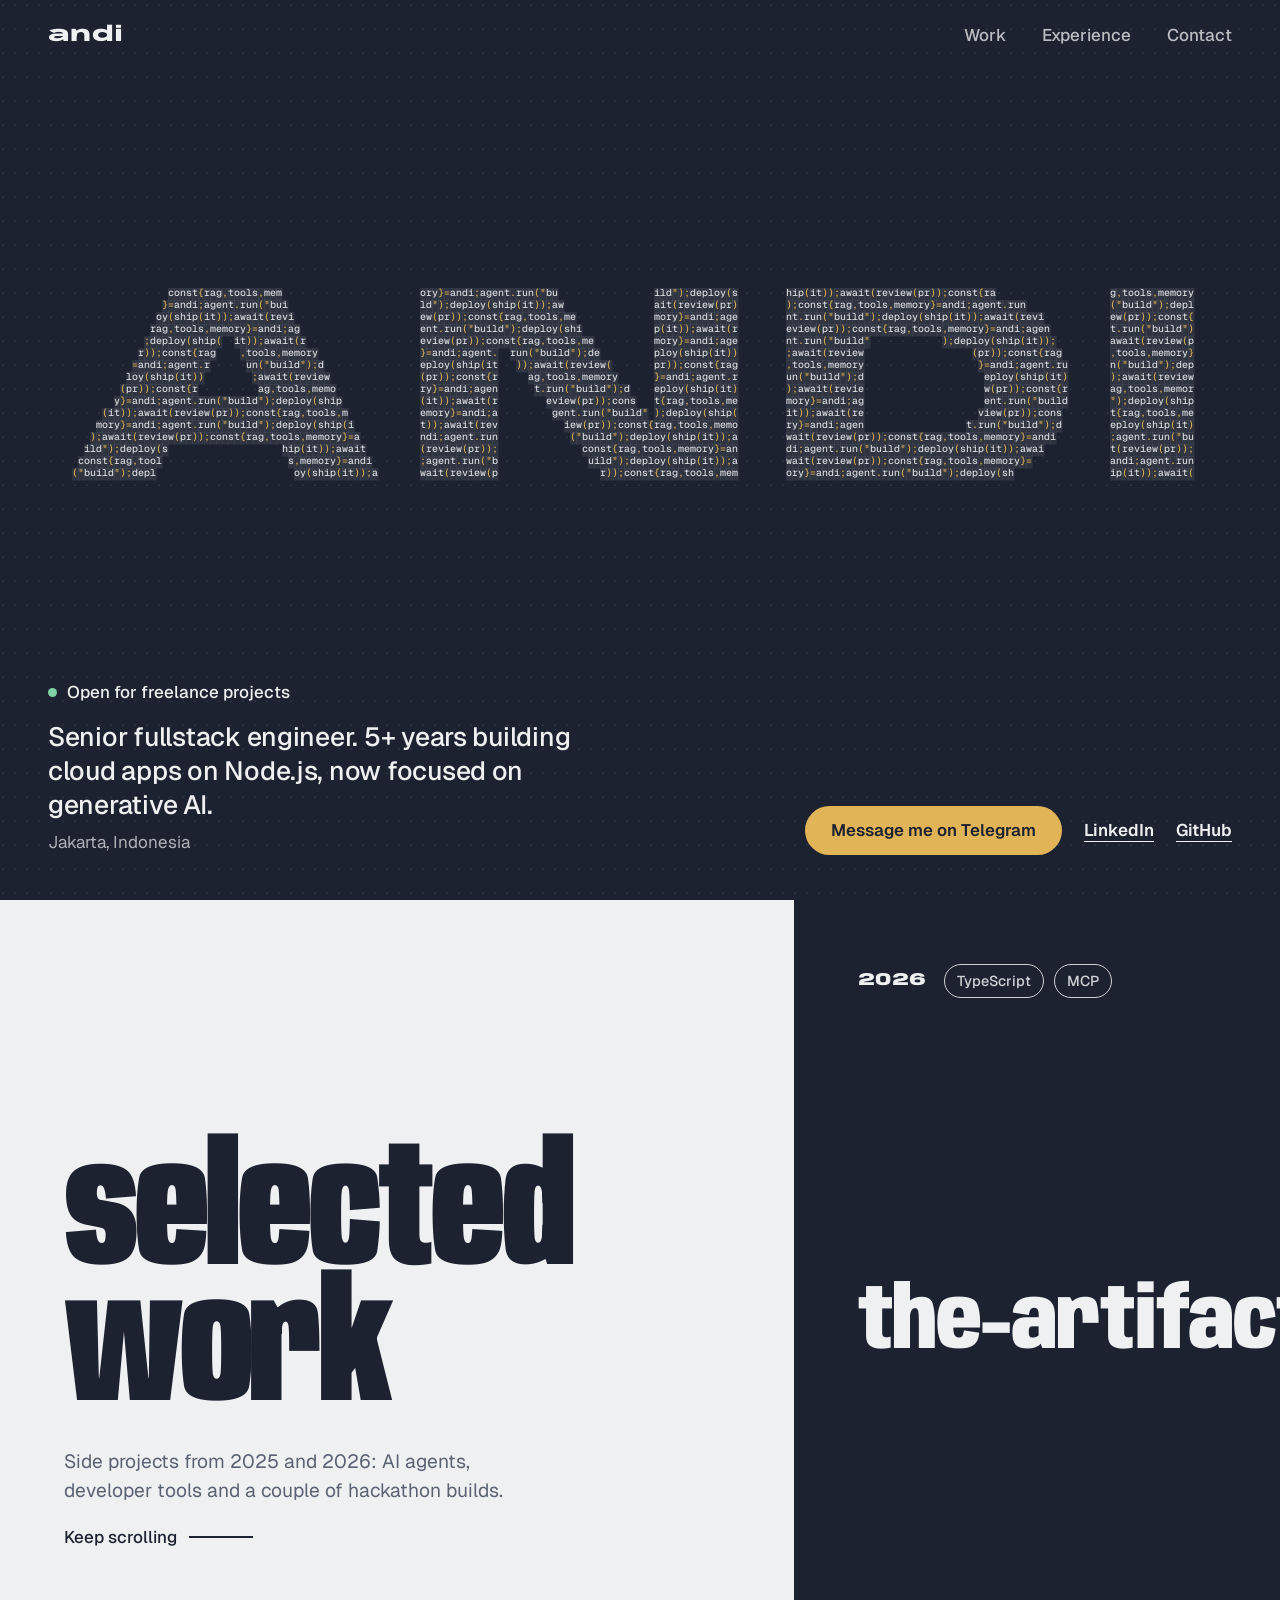
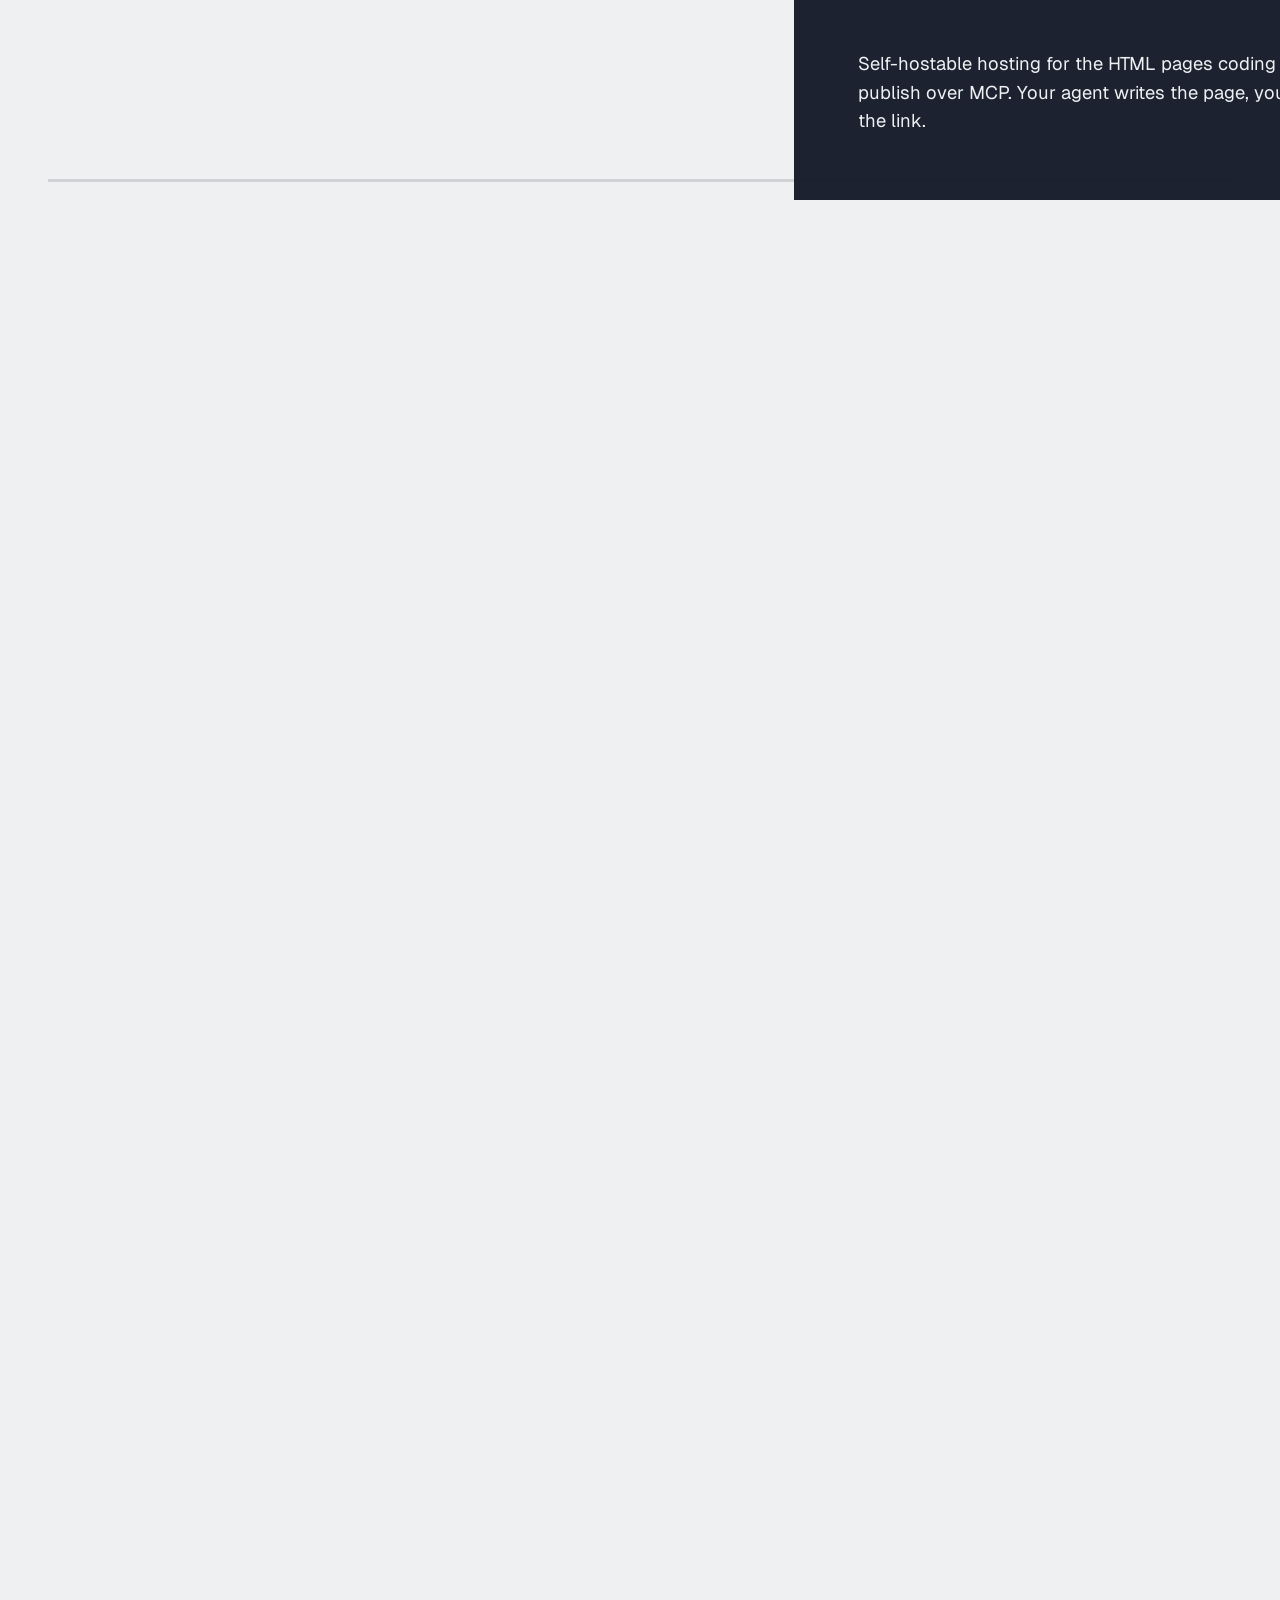
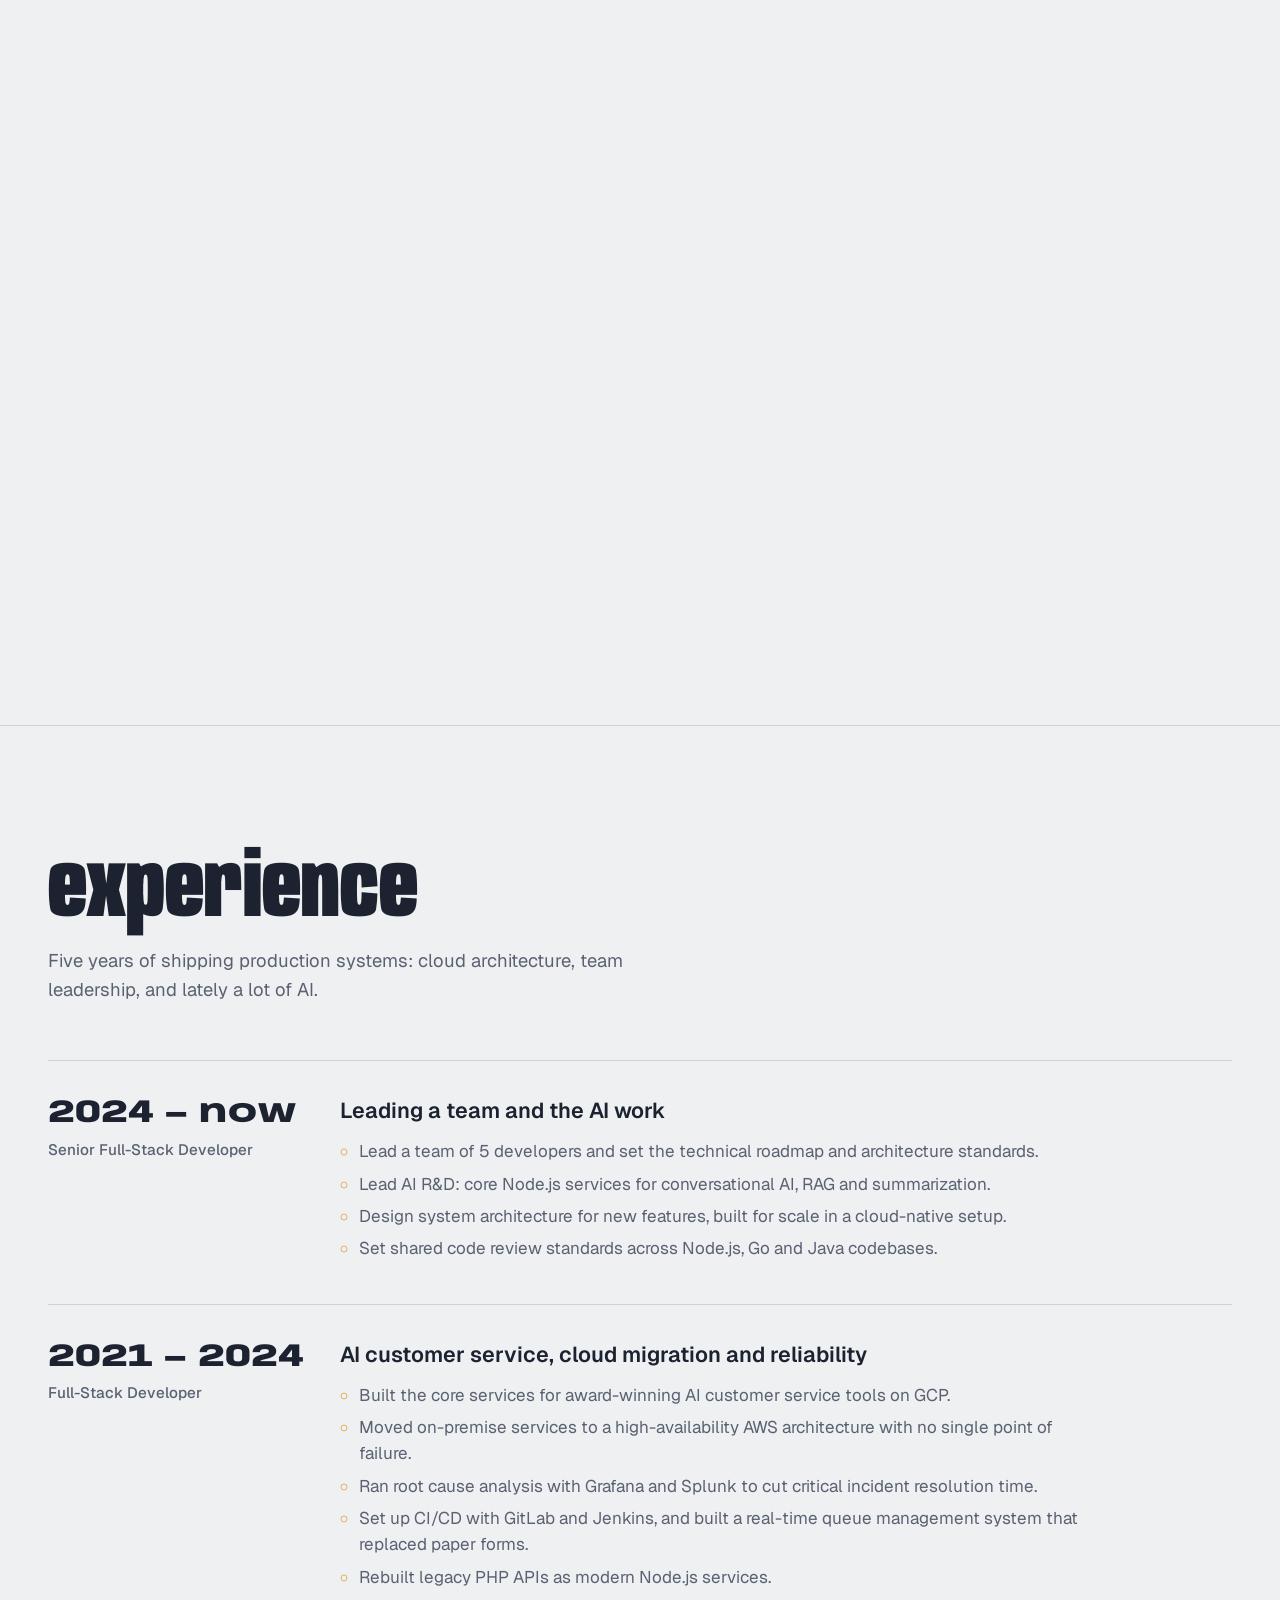
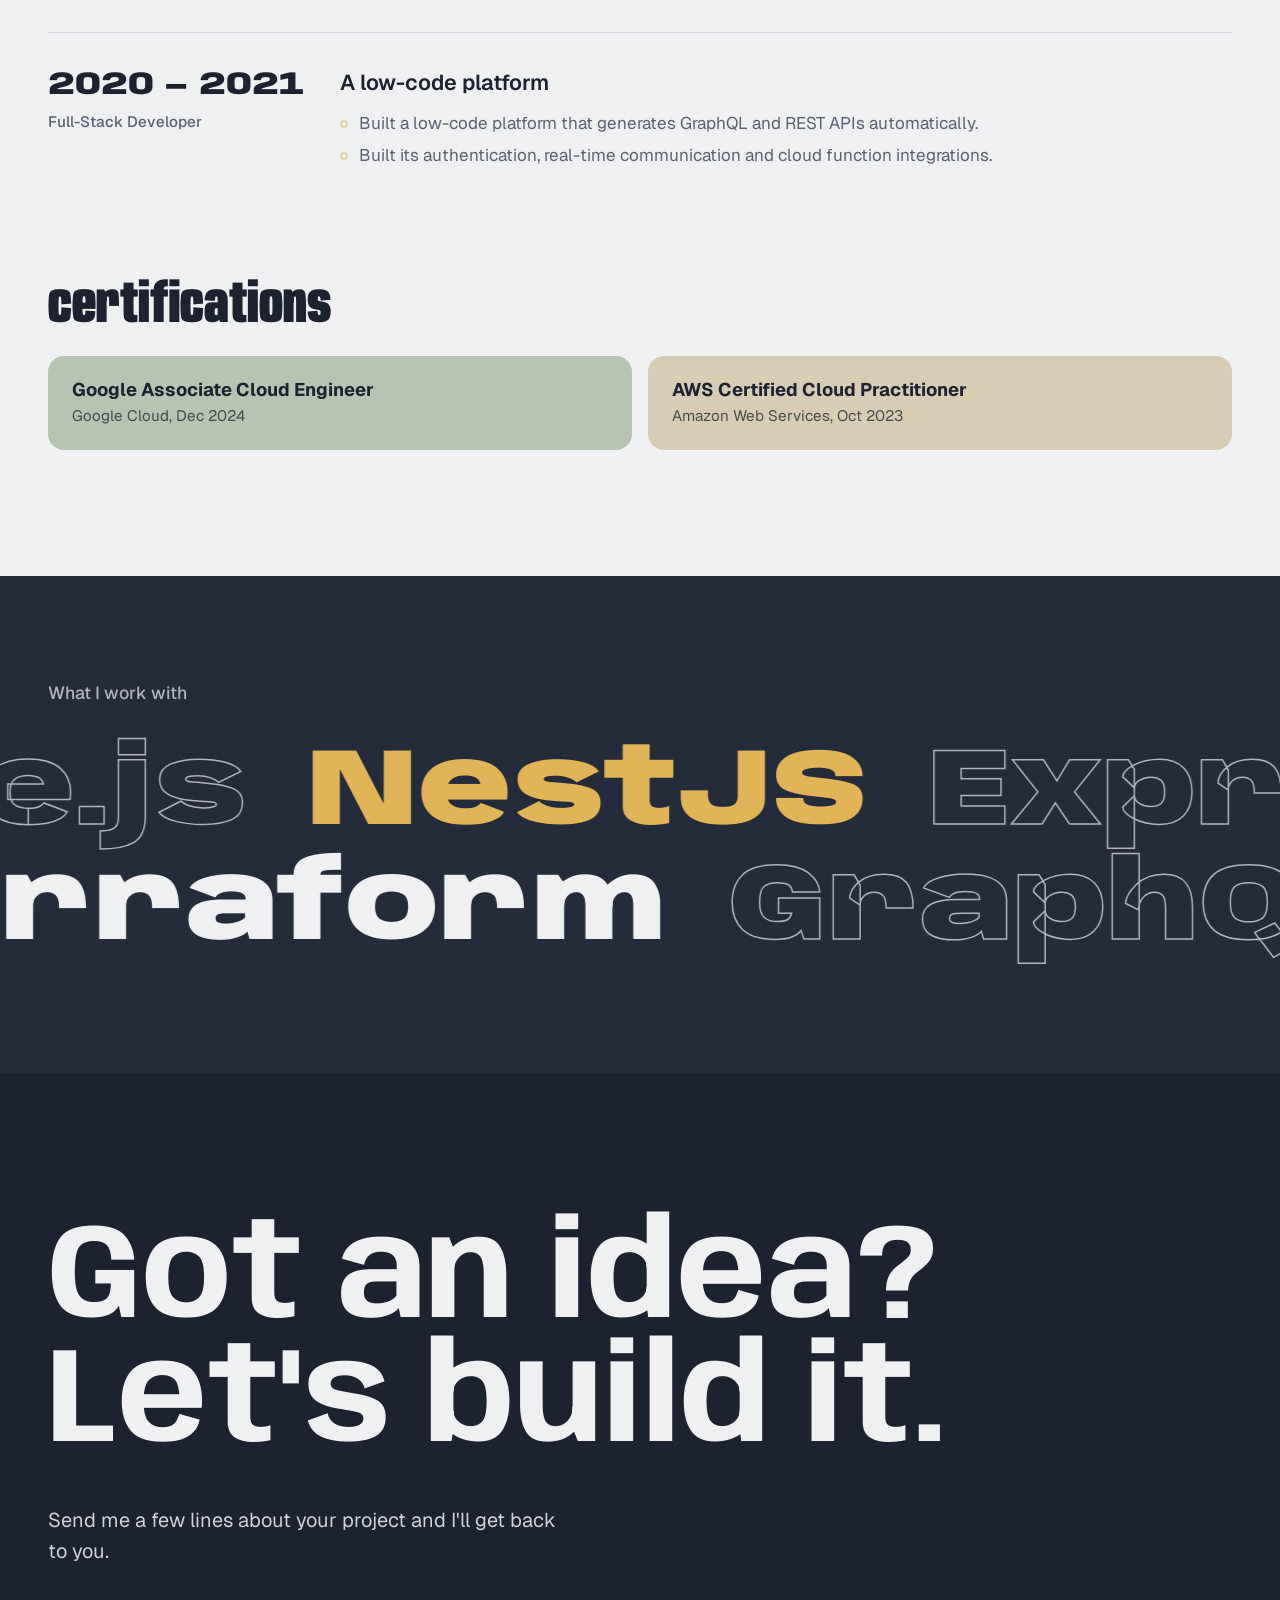
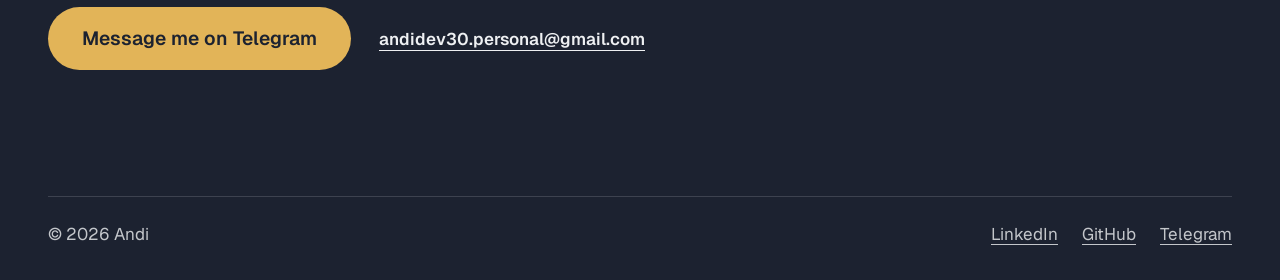
==== commit ff461202: "Calmer palette, add experience and certifications, remove 2020 site Co-Authored-By: Claude Opus 5.5 " ====
--- a/index.html
+++ b/index.html
@@ -3,67 +3,72 @@
 <head>
 <meta charset="utf-8" />
 <meta name="viewport" content="width=device-width, initial-scale=1" />
-<title>Andi — Fullstack Developer</title>
-<meta name="description" content="Andi is a freelance fullstack developer who builds AI agents, LLM-powered apps and cloud backends with TypeScript, Go and Python." />
-<meta name="theme-color" content="#2F24FF" />
-<meta property="og:title" content="Andi — Fullstack Developer" />
-<meta property="og:description" content="Freelance fullstack developer building AI agents and the apps around them." />
+<title>Andi — Senior Fullstack Engineer</title>
+<meta name="description" content="Andi is a senior fullstack engineer in Jakarta with 5+ years building cloud applications on Node.js, AWS and GCP, now focused on generative AI." />
+<meta name="theme-color" content="#1C2230" />
+<meta property="og:title" content="Andi — Senior Fullstack Engineer" />
+<meta property="og:description" content="5+ years building cloud applications on Node.js, AWS and GCP. Now focused on generative AI." />
 <meta property="og:image" content="https://avatars.githubusercontent.com/u/65272853?v=4" />
-<link rel="icon" href="data:image/svg+xml,%3Csvg xmlns='http://www.w3.org/2000/svg' viewBox='0 0 64 64'%3E%3Crect width='64' height='64' rx='14' fill='%232F24FF'/%3E%3Ctext x='32' y='45' font-family='Arial Black,Arial' font-weight='900' font-size='36' text-anchor='middle' fill='%23F4F4FF'%3EA%3C/text%3E%3Ccircle cx='50' cy='14' r='5' fill='%23FFD23F'/%3E%3C/svg%3E" />
+<link rel="icon" href="data:image/svg+xml,%3Csvg xmlns='http://www.w3.org/2000/svg' viewBox='0 0 64 64'%3E%3Crect width='64' height='64' rx='14' fill='%231C2230'/%3E%3Ctext x='32' y='45' font-family='Arial Black,Arial' font-weight='900' font-size='36' text-anchor='middle' fill='%23EEF0F2'%3EA%3C/text%3E%3Ccircle cx='50' cy='14' r='5' fill='%23E2B458'/%3E%3C/svg%3E" />
 <link rel="preconnect" href="https://fonts.googleapis.com" />
 <link rel="preconnect" href="https://fonts.gstatic.com" crossorigin />
 <link href="https://fonts.googleapis.com/css2?family=Anybody:wdth,wght@50..150,100..900&family=Geist:wght@400;500;600&family=Geist+Mono:wght@500&display=swap" rel="stylesheet" />
 <style>
   :root {
-    --ultra: #2F24FF;
-    --paper: #F4F4FF;
-    --ink: #0D0B2E;
-    --pink: #FF5CA8;
-    --sun: #FFD23F;
+    --night: #1C2230;
+    --night-2: #242B3A;
+    --paper: #EEF0F2;
+    --ink: #1C2230;
+    --amber: #E2B458;
+    --rose: #D99AA5;
+    --sage: #B7C4B1;
+    --dusk: #A9B8CC;
+    --sand: #D8CCB4;
     --bg: var(--paper);
     --fg: var(--ink);
+    --soft: #5A6272;
+    --line: #CDD2D8;
     --display: "Anybody", "Arial Black", sans-serif;
     --body: "Geist", system-ui, sans-serif;
-    --mono: "Geist Mono", ui-monospace, monospace;
   }
   @media (prefers-color-scheme: dark) {
-    :root:not([data-theme="light"]) { --bg: var(--ink); --fg: var(--paper); }
+    :root:not([data-theme="light"]) { --bg: #161B26; --fg: var(--paper); --soft: #9AA3B2; --line: #2E3647; }
   }
   * { box-sizing: border-box; }
   html { -webkit-text-size-adjust: 100%; }
   body { margin: 0; background: var(--bg); color: var(--fg); font: 400 1.0625rem/1.55 var(--body); -webkit-font-smoothing: antialiased; overflow-x: clip; }
   a { color: inherit; }
-  :focus-visible { outline: 3px solid var(--sun); outline-offset: 4px; border-radius: 4px; }
+  :focus-visible { outline: 3px solid var(--amber); outline-offset: 4px; border-radius: 4px; }
   .sr { position: absolute; width: 1px; height: 1px; overflow: hidden; clip: rect(0 0 0 0); white-space: nowrap; }
+  .pad { padding-left: clamp(16px, 4vw, 48px); padding-right: clamp(16px, 4vw, 48px); }
 
   .btn {
     display: inline-flex; align-items: center; gap: 10px;
     padding: 16px 26px; border-radius: 999px; text-decoration: none;
-    font: 600 1.05rem/1 var(--body); background: var(--sun); color: var(--ink);
-    transition: background .2s, color .2s;
+    font: 600 1.05rem/1 var(--body); background: var(--amber); color: var(--ink);
+    transition: background .2s;
   }
   .btn:hover { background: var(--paper); }
 
   /* ---------- hero ---------- */
-  .hero { position: relative; height: 100svh; min-height: 560px; background: var(--ultra); color: var(--paper); overflow: hidden; }
+  .hero { position: relative; height: 100svh; min-height: 580px; background: var(--night); color: var(--paper); overflow: hidden; }
   #field { position: absolute; inset: 0; width: 100%; height: 100%; display: block; }
-  .nav { position: absolute; top: 0; left: 0; right: 0; display: flex; justify-content: space-between; align-items: center; padding: 22px clamp(16px, 4vw, 48px); z-index: 2; }
+  .nav { position: absolute; top: 0; left: 0; right: 0; display: flex; justify-content: space-between; align-items: center; padding-top: 22px; z-index: 2; }
   .mark { font: 800 1.3rem/1 var(--display); font-variation-settings: "wdth" 150; text-decoration: none; }
-  .nav ul { display: flex; gap: clamp(16px, 3vw, 36px); list-style: none; margin: 0; padding: 0; }
-  .nav ul a { text-decoration: none; font-weight: 500; opacity: .8; }
+  .nav ul { display: flex; gap: clamp(14px, 3vw, 36px); list-style: none; margin: 0; padding: 0; }
+  .nav ul a { text-decoration: none; font-weight: 500; opacity: .75; }
   .nav ul a:hover { opacity: 1; }
   .hero-foot {
     position: absolute; left: 0; right: 0; bottom: 0; z-index: 2;
     display: flex; justify-content: space-between; align-items: flex-end; gap: 24px; flex-wrap: wrap;
-    padding: 0 clamp(16px, 4vw, 48px) clamp(24px, 5vh, 48px);
-    pointer-events: none;
+    padding-bottom: clamp(24px, 5vh, 48px); pointer-events: none;
   }
   .hero-foot > * { pointer-events: auto; }
   .status { display: inline-flex; align-items: center; gap: 10px; margin: 0 0 14px; font-weight: 500; }
-  .status i { width: 9px; height: 9px; border-radius: 50%; background: #3DF59A; box-shadow: 0 0 0 0 #3DF59A; animation: ping 2.4s infinite; }
-  @keyframes ping { 0% { box-shadow: 0 0 0 0 rgba(61,245,154,.6); } 80%,100% { box-shadow: 0 0 0 10px rgba(61,245,154,0); } }
-  .lede { font: 500 clamp(1.25rem, 2.2vw, 1.7rem)/1.3 var(--body); max-width: 26ch; margin: 0 0 6px; letter-spacing: -0.01em; }
-  .where { margin: 0; opacity: .75; }
+  .status i { width: 9px; height: 9px; border-radius: 50%; background: #7FD1A6; animation: ping 2.4s infinite; }
+  @keyframes ping { 0% { box-shadow: 0 0 0 0 rgba(127,209,166,.55); } 80%,100% { box-shadow: 0 0 0 10px rgba(127,209,166,0); } }
+  .lede { font: 500 clamp(1.25rem, 2.2vw, 1.65rem)/1.3 var(--body); max-width: 30ch; margin: 0 0 6px; letter-spacing: -0.01em; }
+  .where { margin: 0; opacity: .7; }
   .hero-cta { display: flex; align-items: center; gap: 22px; }
   .hero-cta .plain { font-weight: 600; text-underline-offset: 5px; }
 
@@ -82,57 +87,78 @@
   .work.h .panel.intro { flex-basis: min(62vw, 900px); }
   .panel.intro { --c-bg: var(--bg); --c-fg: var(--fg); align-content: center; grid-template-rows: auto auto; }
   .intro h2 { font: 900 clamp(4rem, 13vw, 12rem)/.82 var(--display); font-variation-settings: "wdth" 60; letter-spacing: -0.02em; margin: 0; text-transform: lowercase; }
-  .intro p { max-width: 34ch; font-size: 1.2rem; margin: 0; }
+  .intro p { max-width: 34ch; font-size: 1.2rem; margin: 0; color: var(--soft); }
   .hint { display: inline-flex; align-items: center; gap: 12px; margin-top: 18px; font-weight: 500; }
   .hint::after { content: ""; width: 64px; height: 2px; background: currentColor; transform-origin: left; animation: stretch 1.6s ease-in-out infinite; }
   @keyframes stretch { 0% { transform: scaleX(.15); } 50% { transform: scaleX(1); } 100% { transform: scaleX(.15); } }
   .meta { display: flex; gap: 10px; flex-wrap: wrap; align-items: center; font-weight: 500; }
   .meta .yr { font: 800 1.1rem/1 var(--display); font-variation-settings: "wdth" 150; margin-right: 8px; }
-  .meta .tg { border: 1.5px solid currentColor; border-radius: 999px; padding: 5px 12px; font-size: .9rem; }
+  .meta .tg { border: 1.5px solid currentColor; border-radius: 999px; padding: 5px 12px; font-size: .9rem; opacity: .85; }
   .pname {
     align-self: center; margin: 0;
     font: 850 min(22vh, calc(76vw / (var(--len) * .95)))/.9 var(--display);
-    font-variation-settings: "wdth" 150;
-    letter-spacing: -0.01em;
+    font-variation-settings: "wdth" 150; letter-spacing: -0.01em;
   }
   .pname span { display: block; }
   .pfoot { display: flex; justify-content: space-between; align-items: flex-end; gap: 24px; flex-wrap: wrap; }
   .pfoot p { max-width: 42ch; margin: 0; font-size: 1.15rem; }
   .pfoot a { font-weight: 600; text-underline-offset: 5px; white-space: nowrap; }
-  .badge { position: absolute; top: clamp(20px, 4vw, 48px); right: clamp(20px, 4vw, 48px); width: clamp(96px, 11vw, 150px); animation: spin 14s linear infinite; }
+  .badge { position: absolute; top: clamp(20px, 4vw, 48px); right: clamp(20px, 4vw, 48px); width: clamp(96px, 11vw, 150px); animation: spin 16s linear infinite; }
   .badge text { font: 700 13.5px var(--body); letter-spacing: .06em; fill: currentColor; }
   .badge circle { fill: var(--c-fg); }
   @keyframes spin { to { transform: rotate(360deg); } }
-  .progress { position: absolute; left: clamp(16px, 4vw, 48px); right: clamp(16px, 4vw, 48px); bottom: 18px; height: 3px; background: color-mix(in srgb, var(--fg) 15%, transparent); display: none; }
+  .progress { position: absolute; left: clamp(16px, 4vw, 48px); right: clamp(16px, 4vw, 48px); bottom: 18px; height: 3px; background: color-mix(in srgb, var(--fg) 14%, transparent); display: none; }
   .work.h .progress { display: block; }
   .progress span { display: block; height: 100%; background: var(--fg); transform-origin: left; transform: scaleX(0); }
 
+  /* ---------- experience ---------- */
+  .exp { padding-top: clamp(80px, 14vh, 150px); padding-bottom: clamp(80px, 14vh, 150px); border-top: 1px solid var(--line); }
+  .exp > h2, .certs h2 { font: 900 clamp(2.6rem, 7vw, 5.5rem)/.9 var(--display); font-variation-settings: "wdth" 60; margin: 0 0 16px; text-transform: lowercase; }
+  .exp > p { color: var(--soft); max-width: 52ch; font-size: 1.15rem; margin: 0 0 56px; }
+  .roles { list-style: none; margin: 0; padding: 0; }
+  .role { display: grid; grid-template-columns: minmax(160px, 260px) 1fr; gap: 32px; padding: 36px 0; border-top: 1px solid var(--line); }
+  .role .when { font: 800 clamp(1.4rem, 2.6vw, 2rem)/1.05 var(--display); font-variation-settings: "wdth" 130; }
+  .role .when small { display: block; font: 500 .95rem/1.4 var(--body); color: var(--soft); margin-top: 8px; }
+  .role h3 { font: 600 1.35rem/1.25 var(--body); margin: 0 0 14px; }
+  .role ul { margin: 0; padding-left: 1.1em; color: var(--soft); max-width: 68ch; }
+  .role li { margin: 6px 0; }
+  .role li::marker { color: var(--amber); }
+  .certs { margin-top: 72px; }
+  .certs h2 { font-size: clamp(2rem, 4.5vw, 3.4rem); margin-bottom: 24px; }
+  .certs ul { list-style: none; margin: 0; padding: 0; display: grid; grid-template-columns: repeat(auto-fit, minmax(260px, 1fr)); gap: 16px; }
+  .certs li { padding: 22px 24px; border-radius: 16px; background: var(--c); color: var(--ink); }
+  .certs b { display: block; font: 700 1.15rem/1.3 var(--body); }
+  .certs span { font-size: .95rem; opacity: .75; }
+
   /* ---------- stack marquee ---------- */
-  .stack { padding: clamp(72px, 12vh, 140px) 0; background: var(--ink); color: var(--paper); overflow: hidden; }
+  .stack { padding: clamp(72px, 12vh, 140px) 0; background: var(--night-2); color: var(--paper); overflow: hidden; }
   .stack h2 { font: 500 1.1rem/1 var(--body); margin: 0 clamp(16px, 4vw, 48px) 36px; opacity: .7; }
   .row { white-space: nowrap; }
   .rail { display: inline-flex; will-change: transform; }
-  .rail span { font: 900 clamp(3.2rem, 9vw, 8rem)/1.05 var(--display); font-variation-settings: "wdth" 120; padding: 0 .28em; }
-  .rail span.o { color: transparent; -webkit-text-stroke: 2px var(--paper); }
-  .rail span.s { color: var(--sun); }
-  .rail span.p { color: var(--pink); }
+  .rail span { font: 900 clamp(3rem, 8.5vw, 7.5rem)/1.05 var(--display); font-variation-settings: "wdth" 120; padding: 0 .28em; }
+  .rail span.o { color: transparent; -webkit-text-stroke: 1.5px color-mix(in srgb, var(--paper) 70%, transparent); }
+  .rail span.s { color: var(--amber); }
+  .rail span.p { color: var(--dusk); }
 
   /* ---------- contact ---------- */
-  .contact { background: var(--ultra); color: var(--paper); padding: clamp(96px, 16vh, 180px) clamp(16px, 4vw, 48px) 32px; }
+  .contact { background: var(--night); color: var(--paper); padding-top: clamp(96px, 16vh, 180px); padding-bottom: 32px; }
   .prox { font: 700 clamp(3.2rem, 10.5vw, 10rem)/.92 var(--display); margin: 0 0 40px; max-width: 12ch; }
   .prox .w { display: inline-block; white-space: nowrap; }
   .prox .l { display: inline-block; font-variation-settings: "wdth" 100, "wght" 700; transition: font-variation-settings .25s ease-out; }
-  .contact > p { font-size: 1.25rem; max-width: 38ch; margin: 0 0 40px; }
+  .contact > p { font-size: 1.25rem; max-width: 40ch; margin: 0 0 40px; opacity: .85; }
+  .contact-row { display: flex; flex-wrap: wrap; align-items: center; gap: 28px; }
+  .contact-row a.plain { font-weight: 600; text-underline-offset: 5px; }
   .magnet { font-size: 1.2rem; padding: 22px 34px; transition: transform .35s cubic-bezier(.2,.8,.2,1), background .2s; }
-  footer { display: flex; justify-content: space-between; flex-wrap: wrap; gap: 16px; margin-top: clamp(80px, 14vh, 160px); padding-top: 24px; border-top: 1.5px solid color-mix(in srgb, var(--paper) 30%, transparent); }
-  footer nav { display: flex; gap: 24px; }
+  footer { display: flex; justify-content: space-between; flex-wrap: wrap; gap: 16px; margin-top: clamp(80px, 14vh, 160px); padding-top: 24px; border-top: 1px solid color-mix(in srgb, var(--paper) 20%, transparent); opacity: .8; }
+  footer nav { display: flex; gap: 24px; flex-wrap: wrap; }
   footer a { text-underline-offset: 4px; }
 
   @media (max-width: 820px) {
     .hero-cta { width: 100%; }
-    .pname { font-size: calc(86vw / (var(--len) * .95)); font-variation-settings: "wdth" 150; }
+    .pname { font-size: calc(86vw / (var(--len) * .95)); }
     .panel { min-height: 0; padding-top: 48px; padding-bottom: 48px; gap: 32px; }
     .panel.intro { padding-top: 96px; }
+    .role { grid-template-columns: 1fr; gap: 14px; }
   }
   @media (prefers-reduced-motion: reduce) {
     .status i, .hint::after, .badge { animation: none; }
@@ -144,23 +170,24 @@
 
 <header class="hero" id="top">
   <canvas id="field" aria-hidden="true"></canvas>
-  <nav class="nav" aria-label="Main">
+  <nav class="nav pad" aria-label="Main">
     <a class="mark" href="#top">andi</a>
     <ul>
       <li><a href="#work">Work</a></li>
-      <li><a href="#stack">Stack</a></li>
+      <li><a href="#experience">Experience</a></li>
       <li><a href="#contact">Contact</a></li>
     </ul>
   </nav>
-  <h1 class="sr">Andi, fullstack developer</h1>
-  <div class="hero-foot">
+  <h1 class="sr">Andi, senior fullstack engineer</h1>
+  <div class="hero-foot pad">
     <div>
-      <p class="status"><i></i>Available for freelance work</p>
-      <p class="lede">Fullstack developer building AI agents and the apps around them.</p>
-      <p class="where">Working remotely from Indonesia</p>
+      <p class="status"><i></i>Open for freelance projects</p>
+      <p class="lede">Senior fullstack engineer. 5+ years building cloud apps on Node.js, now focused on generative AI.</p>
+      <p class="where">Jakarta, Indonesia</p>
     </div>
     <div class="hero-cta">
       <a class="btn" href="https://t.me/andidev30">Message me on Telegram</a>
+      <a class="plain" href="https://www.linkedin.com/in/andidev30">LinkedIn</a>
       <a class="plain" href="https://github.com/andidev30">GitHub</a>
     </div>
   </div>
@@ -173,8 +200,8 @@
         <article class="panel intro">
           <h2>Selected work</h2>
           <div>
-            <p>Eight projects from 2025 and 2026: AI agents, developer tools and a couple of hackathon builds.</p>
-            <span class="hint" id="hint">Keep scrolling</span>
+            <p>Side projects from 2025 and 2026: AI agents, developer tools and a couple of hackathon builds.</p>
+            <span class="hint">Keep scrolling</span>
           </div>
         </article>
       </div>
@@ -182,23 +209,76 @@
     </div>
   </section>
 
+  <section class="exp pad" id="experience" aria-labelledby="exp-h">
+    <h2 id="exp-h">Experience</h2>
+    <p>Five years of shipping production systems: cloud architecture, team leadership, and lately a lot of AI.</p>
+    <ol class="roles">
+      <li class="role">
+        <div class="when">2024 – now<small>Senior Full-Stack Developer</small></div>
+        <div>
+          <h3>Leading a team and the AI work</h3>
+          <ul>
+            <li>Lead a team of 5 developers and set the technical roadmap and architecture standards.</li>
+            <li>Lead AI R&amp;D: core Node.js services for conversational AI, RAG and summarization.</li>
+            <li>Design system architecture for new features, built for scale in a cloud-native setup.</li>
+            <li>Set shared code review standards across Node.js, Go and Java codebases.</li>
+          </ul>
+        </div>
+      </li>
+      <li class="role">
+        <div class="when">2021 – 2024<small>Full-Stack Developer</small></div>
+        <div>
+          <h3>AI customer service, cloud migration and reliability</h3>
+          <ul>
+            <li>Built the core services for award-winning AI customer service tools on GCP.</li>
+            <li>Moved on-premise services to a high-availability AWS architecture with no single point of failure.</li>
+            <li>Ran root cause analysis with Grafana and Splunk to cut critical incident resolution time.</li>
+            <li>Set up CI/CD with GitLab and Jenkins, and built a real-time queue management system that replaced paper forms.</li>
+            <li>Rebuilt legacy PHP APIs as modern Node.js services.</li>
+          </ul>
+        </div>
+      </li>
+      <li class="role">
+        <div class="when">2020 – 2021<small>Full-Stack Developer</small></div>
+        <div>
+          <h3>A low-code platform</h3>
+          <ul>
+            <li>Built a low-code platform that generates GraphQL and REST APIs automatically.</li>
+            <li>Built its authentication, real-time communication and cloud function integrations.</li>
+          </ul>
+        </div>
+      </li>
+    </ol>
+
+    <div class="certs">
+      <h2>Certifications</h2>
+      <ul>
+        <li style="--c: var(--sage)"><b>Google Associate Cloud Engineer</b><span>Google Cloud, Dec 2024</span></li>
+        <li style="--c: var(--sand)"><b>AWS Certified Cloud Practitioner</b><span>Amazon Web Services, Oct 2023</span></li>
+      </ul>
+    </div>
+  </section>
+
   <section class="stack" id="stack" aria-labelledby="stack-h">
     <h2 id="stack-h">What I work with</h2>
-    <p class="sr">TypeScript, JavaScript, Go, Python, PHP, Node.js, NestJS, Laravel, React, Next.js, Tailwind CSS, Mastra, Gemini, MCP, AWS, Google Cloud and Elastic.</p>
-    <div class="row" aria-hidden="true" data-dir="-1"><div class="rail" data-items="TypeScript|Go|Python|JavaScript|PHP|Node.js|NestJS|Laravel"></div></div>
-    <div class="row" aria-hidden="true" data-dir="1"><div class="rail" data-items="Mastra|Gemini|MCP|AWS|Google Cloud|Elastic|React|Next.js|Tailwind"></div></div>
+    <p class="sr">JavaScript, TypeScript, Node.js, NestJS, Express, React, Next.js, Go, Java, AWS, Google Cloud, Docker, Kubernetes, Terraform, MySQL, Redis, PostgreSQL, GraphQL, LangGraph, LangChain and Mastra.</p>
+    <div class="row" aria-hidden="true" data-dir="-1"><div class="rail" data-items="TypeScript|Node.js|NestJS|Express|React|Next.js|Go|Java|MySQL|Redis"></div></div>
+    <div class="row" aria-hidden="true" data-dir="1"><div class="rail" data-items="AWS|Google Cloud|Docker|Kubernetes|Terraform|GraphQL|LangGraph|LangChain|Mastra|PostgreSQL"></div></div>
   </section>
 
-  <section class="contact" id="contact" aria-labelledby="prox">
+  <section class="contact pad" id="contact" aria-labelledby="prox">
     <h2 class="prox" id="prox">Got an idea? Let's build it.</h2>
-    <p>Send me a few lines about your project on Telegram and I'll get back to you.</p>
-    <a class="btn magnet" id="magnet" href="https://t.me/andidev30">Message me on Telegram</a>
+    <p>Send me a few lines about your project and I'll get back to you.</p>
+    <div class="contact-row">
+      <a class="btn magnet" id="magnet" href="https://t.me/andidev30">Message me on Telegram</a>
+      <a class="plain" href="mailto:andidev30.personal@gmail.com">andidev30.personal@gmail.com</a>
+    </div>
     <footer>
       <span>© <span id="yr">2026</span> Andi</span>
       <nav aria-label="Elsewhere">
+        <a href="https://www.linkedin.com/in/andidev30">LinkedIn</a>
         <a href="https://github.com/andidev30">GitHub</a>
         <a href="https://t.me/andidev30">Telegram</a>
-        <a href="2020/about.html">The 2020 site</a>
       </nav>
     </footer>
   </section>
@@ -214,10 +294,10 @@
 (function field() {
   const c = document.getElementById("field");
   const ctx = c.getContext("2d");
-  const CODE = 'const{tools,memory}=andi;agent.run("build");deploy(ship(it));await(review(pr));';
+  const CODE = 'const{rag,tools,memory}=andi;agent.run("build");deploy(ship(it));await(review(pr));';
   const NOISE = "!<>-_\\/[]{}=+*^?#%&$@";
   const SYNTAX = new Set("(){}[];=.,\"");
-  const PAPER = "#F4F4FF", SUN = "#FFD23F", PINK = "#FF5CA8";
+  const PAPER = "#EEF0F2", AMBER = "#E2B458", ROSE = "#D99AA5";
   const R = 120;
   let W, H, fs, cw, ch, cols, rows, n, inside, target, reveal, glitch, start, last = 0, running = true;
   const mouse = { x: -1e4, y: -1e4, active: false };
@@ -279,16 +359,16 @@
     ctx.fillStyle = PAPER;
     for (let i = 0; i < n; i++) {
       if (!inside[i]) continue;
-      const a = clamp((t - reveal[i]) * 2, 0, 1) * 0.13;
+      const a = clamp((t - reveal[i]) * 2, 0, 1) * 0.09;
       if (a <= 0) continue;
       ctx.globalAlpha = a;
       ctx.fillRect((i % cols) * cw, ((i / cols) | 0) * ch, cw + 0.5, ch + 0.5);
     }
     const buckets = { p: [], f: [], n: [], s: [], k: [] };
-    if (t > 1.8 && Math.random() < 0.5) {
+    if (t > 1.8 && Math.random() < 0.35) {
       // occasional glitch: a short burst along one row inside the letters
       const i = (Math.random() * n) | 0;
-      if (inside[i]) for (let j = 0; j < 3 + Math.random() * 7; j++) if (inside[i + j]) glitch[i + j] = t + 0.08 + Math.random() * 0.25;
+      if (inside[i]) for (let j = 0; j < 3 + Math.random() * 6; j++) if (inside[i + j]) glitch[i + j] = t + 0.08 + Math.random() * 0.25;
     }
     for (let i = 0; i < n; i++) {
       const col = i % cols, row = (i / cols) | 0, x = col * cw, y = row * ch;
@@ -302,8 +382,8 @@
         else if (near > 0 && Math.random() < near * 0.9) buckets.s.push(x, y, noise());
         else if (glitch[i] > t) buckets.k.push(x, y, noise());
         else buckets[SYNTAX.has(target[i]) ? "s" : "p"].push(x, y, target[i]);
-      } else if (near > 0.15 && Math.random() < near * 0.7) {
-        buckets.p.push(x, y, noise());
+      } else if (near > 0.15 && Math.random() < near * 0.6) {
+        buckets.f.push(x, y, noise());
       } else if (target[i] && t > reveal[i]) {
         buckets.f.push(x, y, target[i]);
       }
@@ -312,11 +392,11 @@
       ctx.fillStyle = style; ctx.globalAlpha = alpha;
       for (let j = 0; j < arr.length; j += 3) ctx.fillText(arr[j + 2], arr[j], arr[j + 1]);
     };
-    paint(buckets.f, PAPER, 0.16);
-    paint(buckets.n, PAPER, 0.45);
-    paint(buckets.p, PAPER, 1);
-    paint(buckets.s, SUN, 1);
-    paint(buckets.k, PINK, 1);
+    paint(buckets.f, PAPER, 0.14);
+    paint(buckets.n, PAPER, 0.35);
+    paint(buckets.p, PAPER, 0.88);
+    paint(buckets.s, AMBER, 0.95);
+    paint(buckets.k, ROSE, 0.95);
     ctx.globalAlpha = 1;
   }
 
@@ -357,15 +437,15 @@
   { y: 2026, n: "clair-ai", d: "An AI technical interviewer. Practise a real interview and get feedback on your answers.", t: ["TypeScript", "AI"] },
   { y: 2026, n: "Living-Story-Game-Engine", d: "An interactive narrative engine with long-context, stateful storytelling on Gemini 3 Pro.", t: ["Gemini", "Game"] },
   { y: 2025, n: "aether", d: "Built for AI Accelerate: Unlocking New Frontiers, on Google Cloud and Elastic.", t: ["GCP", "Elastic"], hack: true },
-  { y: 2025, n: "itungin", d: "Built in a day for the Google BnB Marathon 2025.", t: ["Python"], hack: true },
+  { y: 2025, n: "itungin", d: "Built for the Google BnB Marathon 2025.", t: ["Python"], hack: true },
   { y: 2025, n: "runeclave", d: "Keeps API keys and credentials encrypted in one vault, so secrets never sit in a .env file again.", t: ["TypeScript", "Security"] },
   { y: 2025, n: "nestjs-gcp-datastore-api", d: "A NestJS starter for GCP Datastore (Firestore in Datastore mode).", t: ["NestJS", "GCP"] },
 ];
 const COLORS = [
-  ["var(--ultra)", "var(--paper)"],
-  ["var(--sun)", "var(--ink)"],
-  ["var(--pink)", "var(--ink)"],
-  ["var(--ink)", "var(--paper)"],
+  ["var(--night)", "var(--paper)"],
+  ["var(--sage)", "var(--ink)"],
+  ["var(--dusk)", "var(--ink)"],
+  ["var(--sand)", "var(--ink)"],
 ];
 const splitName = (name, max = 12) => {
   const out = []; let cur = "";
@@ -430,27 +510,23 @@
 const setLetter = (l, f) => { l.style.fontVariationSettings = `"wdth" ${(55 + f * 95).toFixed(0)}, "wght" ${(300 + f * 600).toFixed(0)}`; };
 if (!reduce && finePointer) {
   const contact = document.getElementById("contact");
+  const magnet = document.getElementById("magnet");
   contact.addEventListener("pointermove", e => {
     for (const l of letters) {
       const b = l.getBoundingClientRect();
       const d = Math.hypot(b.left + b.width / 2 - e.clientX, b.top + b.height / 2 - e.clientY);
       setLetter(l, clamp(1 - d / 300, 0, 1));
     }
-  });
-  contact.addEventListener("pointerleave", () => letters.forEach(l => l.style.fontVariationSettings = ""));
-
-  const magnet = document.getElementById("magnet");
-  contact.addEventListener("pointermove", e => {
     const b = magnet.getBoundingClientRect();
     const dx = e.clientX - (b.left + b.width / 2), dy = e.clientY - (b.top + b.height / 2);
     magnet.style.transform = Math.hypot(dx, dy) < 160 ? `translate(${dx * 0.28}px, ${dy * 0.38}px)` : "";
   });
+  contact.addEventListener("pointerleave", () => { letters.forEach(l => l.style.fontVariationSettings = ""); magnet.style.transform = ""; });
 }
 
 /* ================= one loop for scroll-linked motion ================= */
-let lastY = scrollY, vel = 0, waveT = 0;
-const proxVisible = { v: false };
-new IntersectionObserver(([e]) => { proxVisible.v = e.isIntersecting; }).observe(prox);
+let lastY = scrollY, vel = 0, waveT = 0, proxVisible = false;
+new IntersectionObserver(([e]) => { proxVisible = e.isIntersecting; }).observe(prox);
 function tick() {
   const dy = scrollY - lastY; lastY = scrollY;
   vel += (Math.abs(dy) - vel) * 0.12;
@@ -458,14 +534,14 @@
   if (!reduce) {
     for (const r of rails) {
       const half = r.rail.scrollWidth / 2;
-      r.x += r.dir * (0.6 + vel * 0.9);
+      r.x += r.dir * (0.5 + vel * 0.8);
       if (r.x <= -half) r.x += half;
       if (r.x > 0) r.x -= half;
       r.rail.style.transform = `translate3d(${r.x}px,0,0)`;
     }
-    if (!finePointer && proxVisible.v) {
+    if (!finePointer && proxVisible) {
       // touch screens get a travelling wave instead of the pointer effect
-      waveT += 0.035;
+      waveT += 0.03;
       letters.forEach((l, i) => setLetter(l, (Math.sin(waveT - i * 0.35) + 1) / 2));
     }
   }
